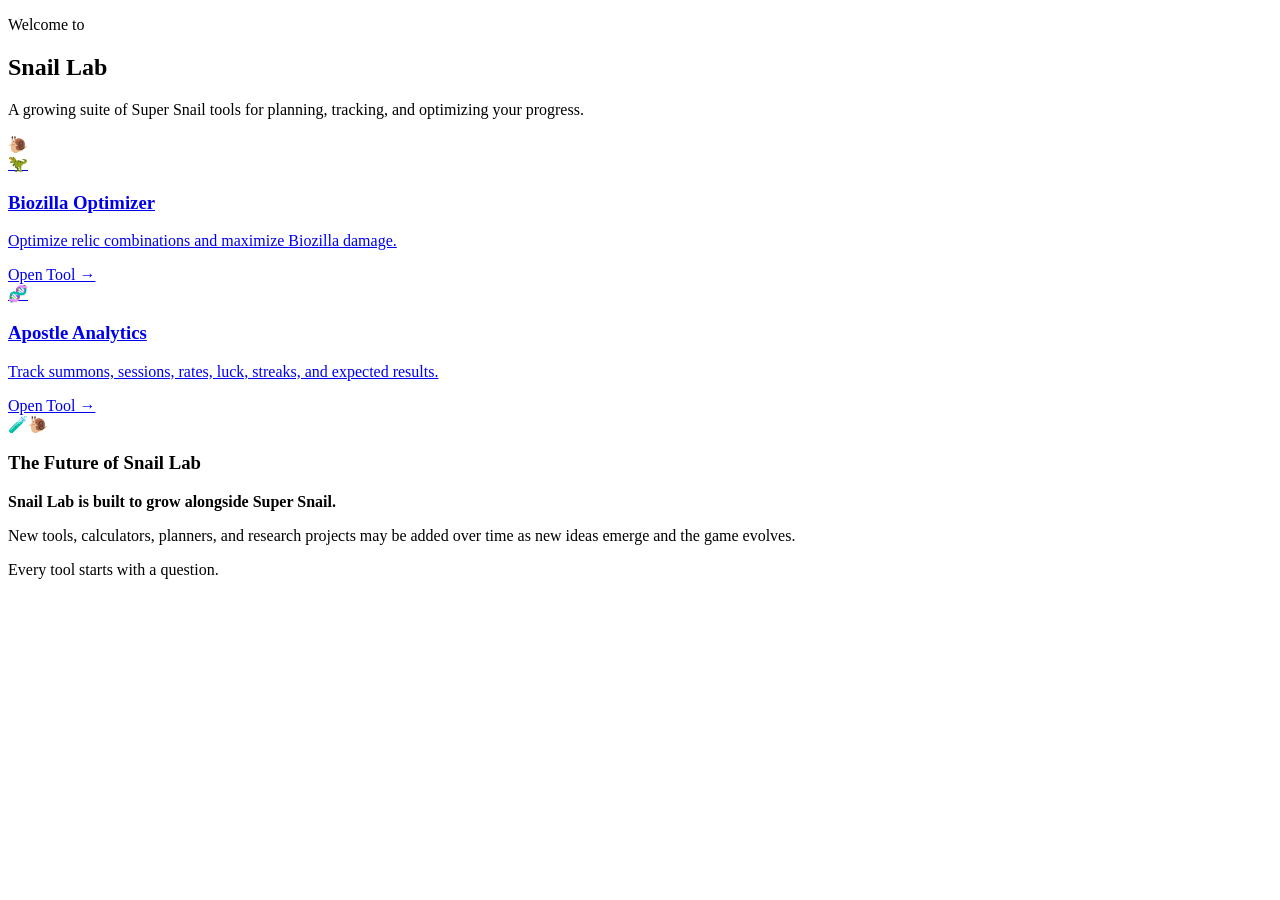
==== index.html @ 5a0e5093 "Add files via upload" ====
<!DOCTYPE html>
<html lang="en">
<head>
  <meta charset="UTF-8" />
  <meta name="viewport" content="width=device-width, initial-scale=1.0" />
  <title>Snail Lab</title>
  <link rel="stylesheet" href="/snail-lab/styles.css?v=4" />
</head>
<body>
  <div class="app-shell">
    <div id="shared-sidebar"></div>
<main class="main">
      <section class="hero card">
        <div>
          <p class="eyebrow">Welcome to</p>
          <h2>Snail Lab</h2>
          <p class="hero-text">A growing suite of Super Snail tools for planning, tracking, and optimizing your progress.</p>
        </div>
        <div class="mascot">🐌</div>
      </section>
      <section class="tool-grid">
        <a class="tool-card card" href="/snail-lab/tools/biozilla/">
          <div class="tool-icon">🦖</div>
          <h3>Biozilla Optimizer</h3>
          <p>Optimize relic combinations and maximize Biozilla damage.</p>
          <span class="open-link">Open Tool →</span>
        </a>
        <a class="tool-card card" href="/snail-lab/tools/apostle-analytics/">
          <div class="tool-icon">🧬</div>
          <h3>Apostle Analytics</h3>
          <p>Track summons, sessions, rates, luck, streaks, and expected results.</p>
          <span class="open-link">Open Tool →</span>
        </a>
 <div class="tool-card card future-card">
    <div class="tool-icon">🧪🐌</div>
    <h3>The Future of Snail Lab</h3>
    <p class="future-main">
        <strong>Snail Lab is built to grow alongside Super Snail.</strong>
    </p>
    <p class="future-text">
        New tools, calculators, planners, and research projects may be
        added over time as new ideas emerge and the game evolves.
    </p>
    <p class="future-footer">
        Every tool starts with a question.
    </p>
</div>
      </section>
    </main>
  </div>
  <script src="/snail-lab/app.js?v=4"></script>
</body>
</html>
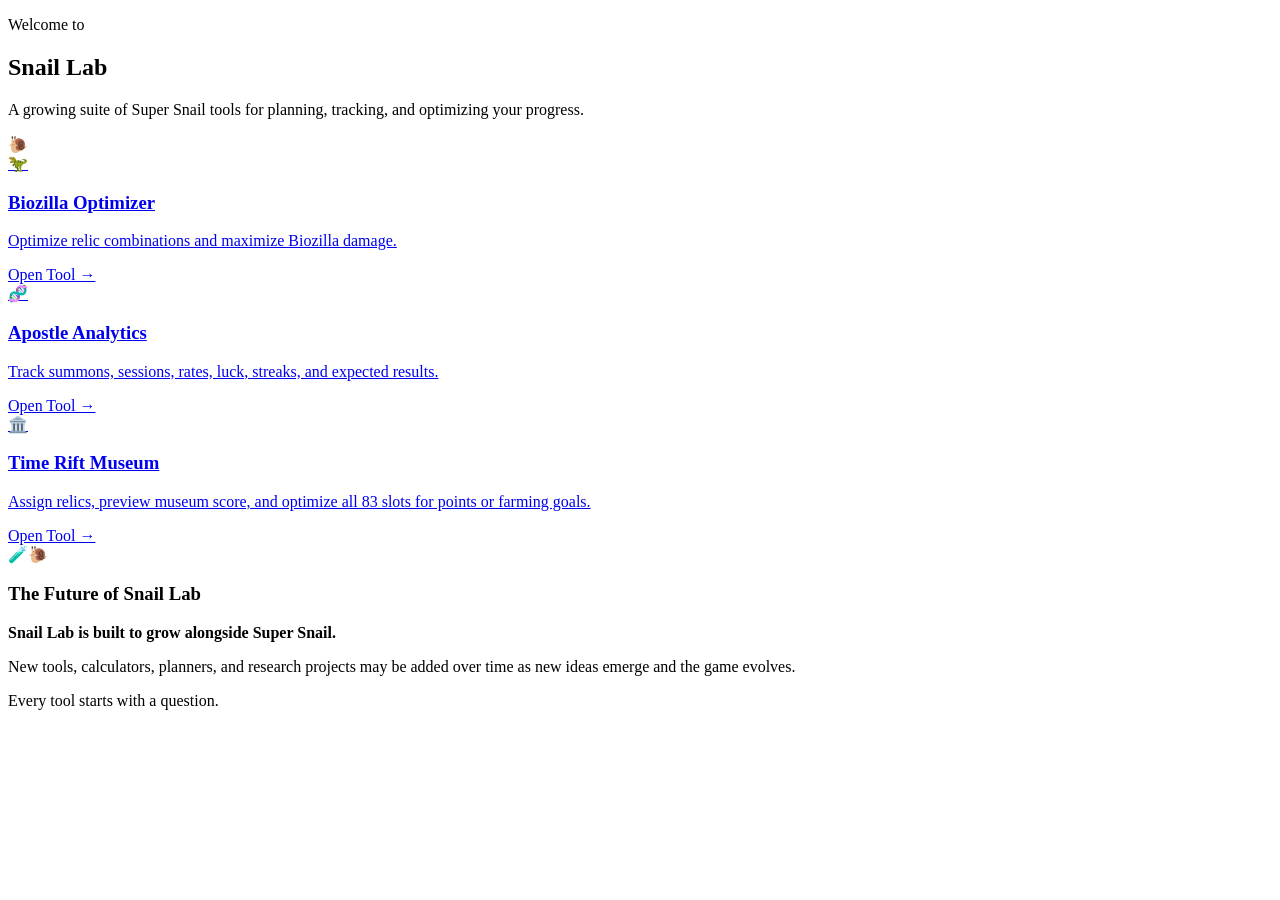
==== commit ee059969: "Add files via upload" ====
--- a/index.html
+++ b/index.html
@@ -31,6 +31,12 @@
           <p>Track summons, sessions, rates, luck, streaks, and expected results.</p>
           <span class="open-link">Open Tool →</span>
         </a>
+        <a class="tool-card card" href="/snail-lab/tools/time-rift-museum/">
+          <div class="tool-icon">🏛️</div>
+          <h3>Time Rift Museum</h3>
+          <p>Assign relics, preview museum score, and optimize all 83 slots for points or farming goals.</p>
+          <span class="open-link">Open Tool →</span>
+        </a>
  <div class="tool-card card future-card">
     <div class="tool-icon">🧪🐌</div>
     <h3>The Future of Snail Lab</h3>
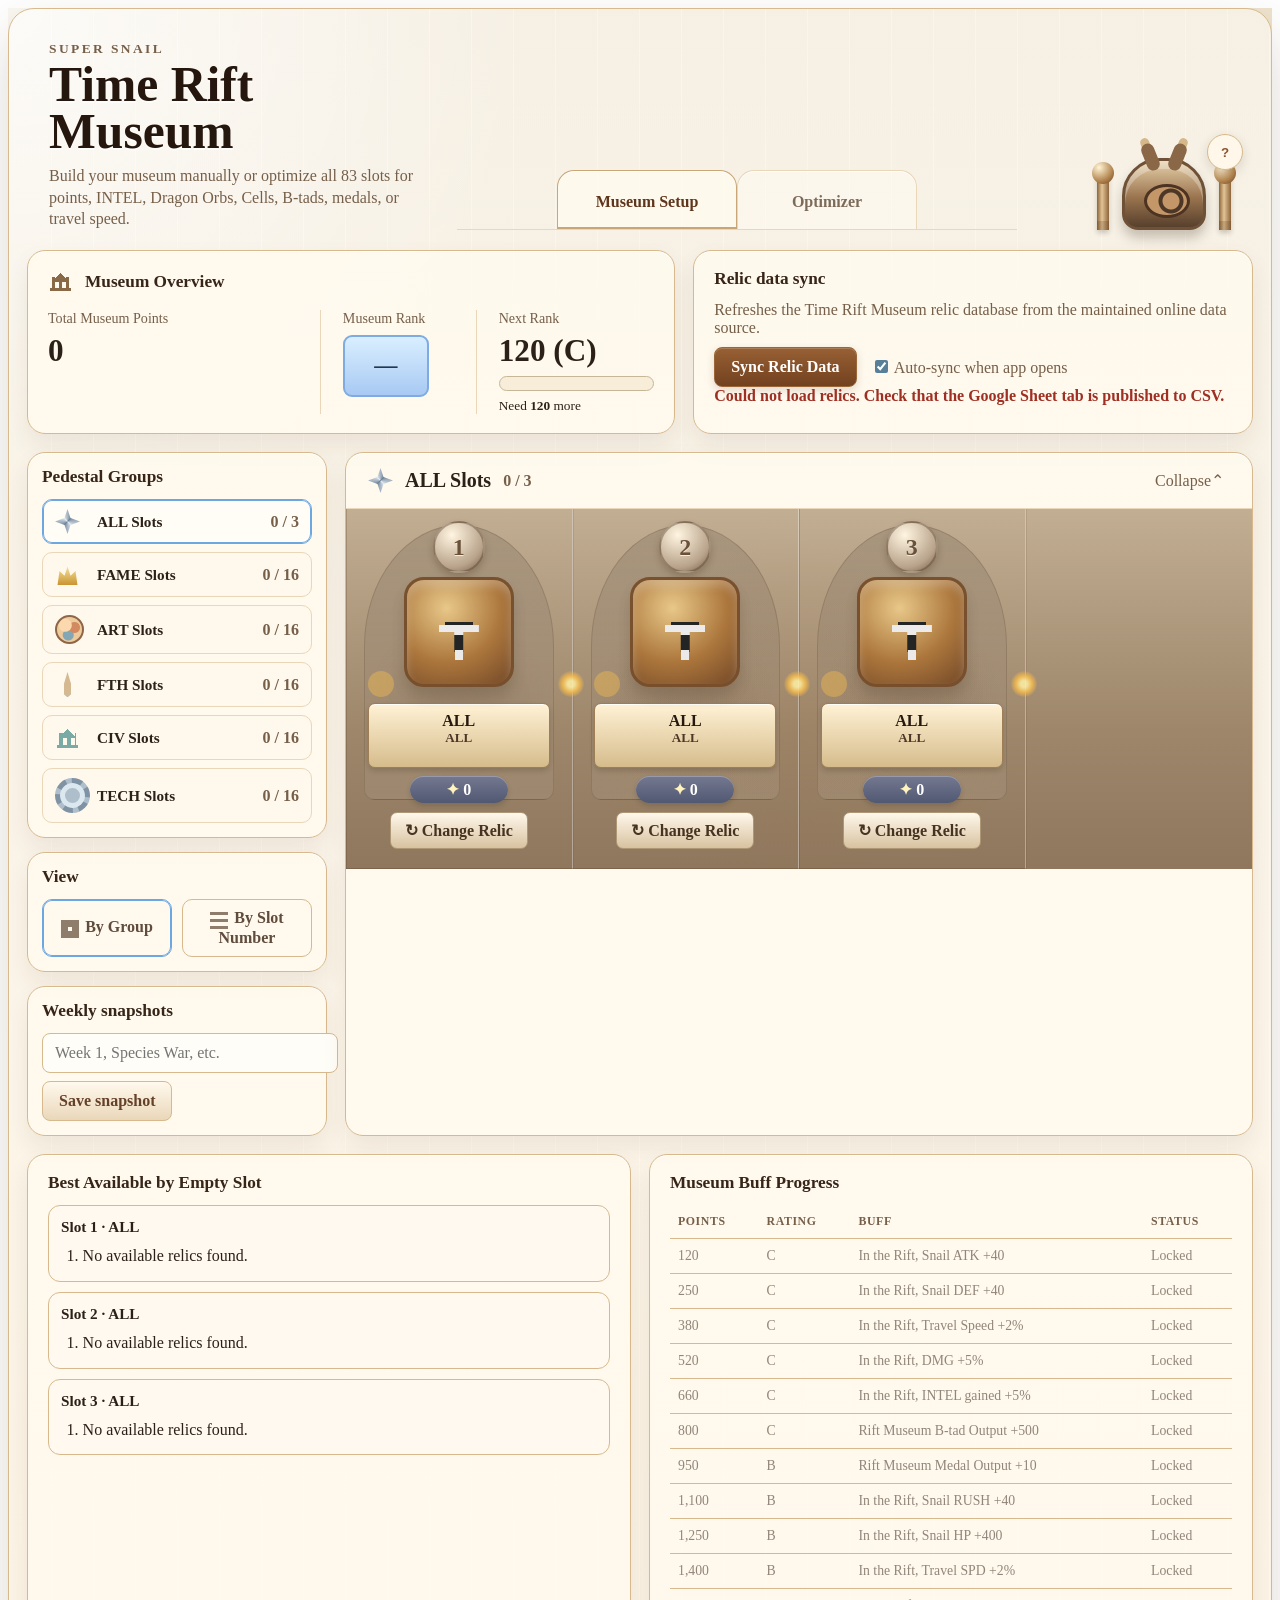
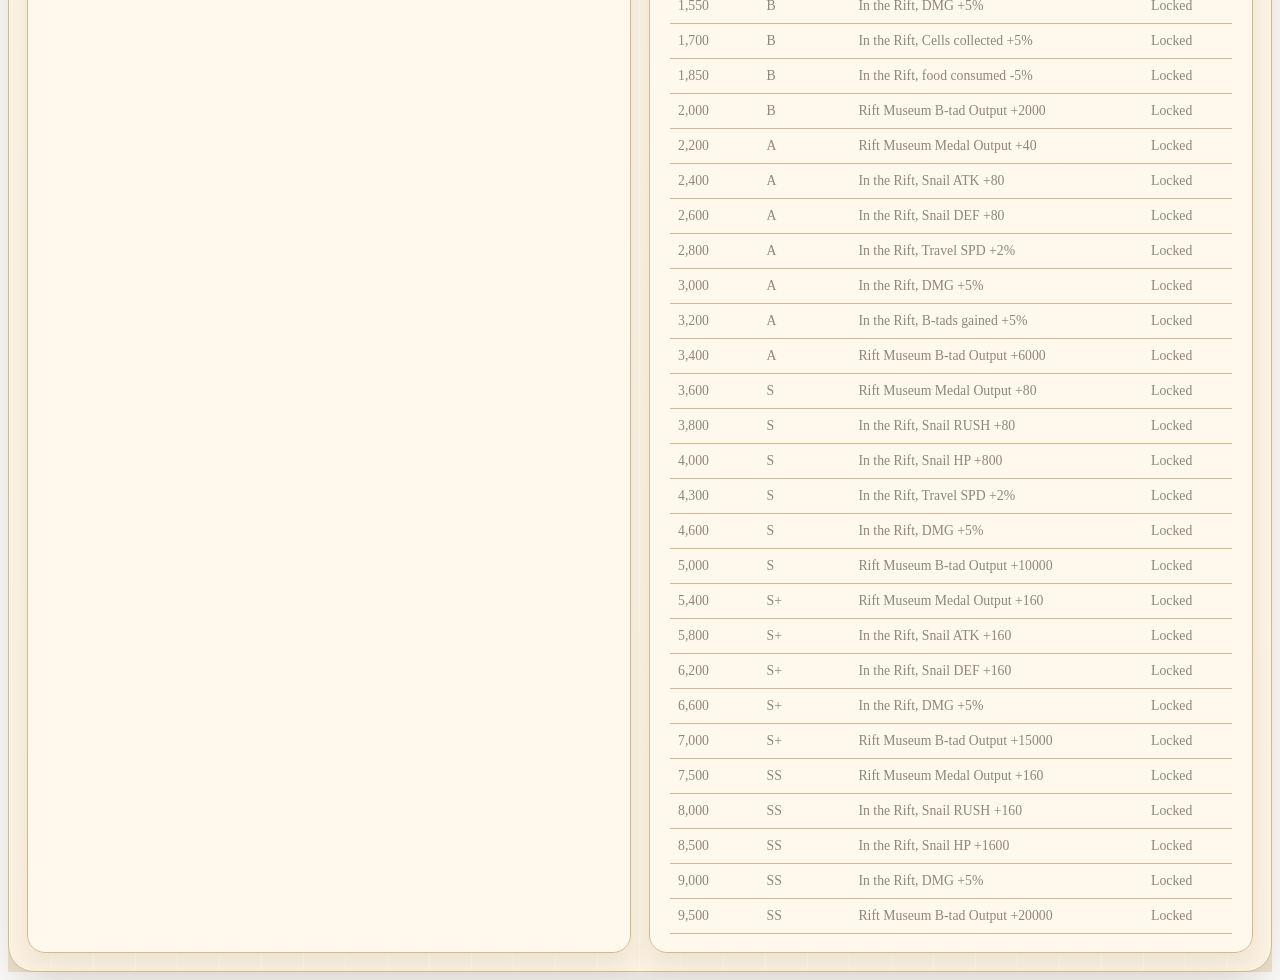
==== commit cabb0641: "Add files via upload" ====
--- a/index.html
+++ b/index.html
@@ -3,57 +3,206 @@
 <head>
   <meta charset="UTF-8" />
   <meta name="viewport" content="width=device-width, initial-scale=1.0" />
-  <title>Snail Lab</title>
-  <link rel="stylesheet" href="/snail-lab/styles.css?v=4" />
+  <title>Time Rift Museum | Snail Lab</title>
+  <link rel="stylesheet" href="/snail-lab/styles.css?v=5" />
+  <link rel="stylesheet" href="time-rift-museum.css?v=5" />
 </head>
 <body>
   <div class="app-shell">
     <div id="shared-sidebar"></div>
-<main class="main">
-      <section class="hero card">
-        <div>
-          <p class="eyebrow">Welcome to</p>
-          <h2>Snail Lab</h2>
-          <p class="hero-text">A growing suite of Super Snail tools for planning, tracking, and optimizing your progress.</p>
+
+    <main class="tool-main time-rift-main">
+      <section class="rift-app-shell">
+        <header class="rift-hero">
+          <div class="rift-title">
+            <p>Super Snail</p>
+            <h1>Time Rift Museum</h1>
+            <span>Build your museum manually or optimize all 83 slots for points, INTEL, Dragon Orbs, Cells, B-tads, medals, or travel speed.</span>
+          </div>
+
+          <nav class="rift-tabs" role="tablist" aria-label="Time Rift Museum tabs">
+            <button class="rift-tab active" type="button" data-tab="setup" role="tab" aria-selected="true">Museum Setup</button>
+            <button class="rift-tab" type="button" data-tab="optimizer" role="tab" aria-selected="false">Optimizer</button>
+          </nav>
+
+          <div class="rift-ornament" aria-hidden="true">
+            <span class="ornament-post"></span>
+            <span class="snail-statue"><span></span></span>
+            <span class="ornament-post"></span>
+            <button id="reset-museum" class="reset-token" type="button" title="Reset museum">?</button>
+          </div>
+        </header>
+
+        <section id="panel-setup" class="tab-panel active" role="tabpanel">
+          <section class="rift-top-grid">
+            <article class="rift-card overview-card">
+              <div class="rift-card-title"><span class="title-icon museum-icon"></span><h2>Museum Overview</h2></div>
+              <div class="overview-stats">
+                <div>
+                  <span>Total Museum Points</span>
+                  <strong id="total-points">0</strong>
+                </div>
+                <div>
+                  <span>Museum Rank</span>
+                  <strong id="current-rating" class="rank-badge">—</strong>
+                </div>
+                <div>
+                  <span id="next-rank-label">Next Rank</span>
+                  <strong id="next-threshold">120 (C)</strong>
+                  <div class="rank-progress"><span id="rank-progress-bar"></span></div>
+                  <small>Need <b id="points-needed">120</b> more</small>
+                </div>
+              </div>
+            </article>
+
+            <article class="rift-card sync-card">
+              <h2>Relic data sync</h2>
+              <p>Refreshes the Time Rift Museum relic database from the maintained online data source.</p>
+              <div class="sync-actions">
+                <button id="refresh-relics" class="rift-primary" type="button">Sync Relic Data</button>
+                <label><input id="auto-sync-relics" type="checkbox" checked /> Auto-sync when app opens</label>
+              </div>
+              <p id="sync-status" class="sync-status">Loading Time Rift Museum relics…</p>
+            </article>
+          </section>
+
+          <section class="museum-workspace">
+            <aside class="museum-sidebar">
+              <article class="side-card">
+                <h2>Pedestal Groups</h2>
+                <div id="group-nav" class="group-nav"></div>
+              </article>
+
+              <article class="side-card">
+                <h2>View</h2>
+                <div class="view-switch" role="group" aria-label="Museum view mode">
+                  <button class="view-button active" data-view-mode="group" type="button"><span class="view-grid-icon"></span>By Group</button>
+                  <button class="view-button" data-view-mode="slot" type="button"><span class="view-list-icon"></span>By Slot Number</button>
+                </div>
+              </article>
+
+              <article class="side-card snapshot-card">
+                <h2>Weekly snapshots</h2>
+                <input id="snapshot-name" type="text" placeholder="Week 1, Species War, etc." />
+                <button id="save-snapshot" class="rift-light" type="button">Save snapshot</button>
+              </article>
+            </aside>
+
+            <section class="museum-main-panel">
+              <div id="museum-stage" class="museum-stage" aria-live="polite"></div>
+            </section>
+          </section>
+
+          <section class="rift-bottom-grid">
+            <article class="rift-card tool-section">
+              <h2>Best Available by Empty Slot</h2>
+              <div id="recommendations" class="recommendation-grid"></div>
+            </article>
+            <article class="rift-card tool-section">
+              <h2>Museum Buff Progress</h2>
+              <div id="buff-list" class="buff-list"></div>
+            </article>
+          </section>
+        </section>
+
+        <section id="panel-optimizer" class="tab-panel" role="tabpanel" hidden>
+          <section class="optimizer-layout">
+            <article class="rift-card optimizer-card">
+              <div class="optimizer-main-copy">
+                <h2>Optimization Goals</h2>
+                <p>Select one or more goals. Museum Points can be maximized, or used as a minimum target while the optimizer favors your selected rewards.</p>
+                <div id="optimizer-insights" class="optimizer-insights" aria-live="polite"></div>
+              </div>
+
+              <div class="optimizer-controls">
+                <fieldset class="goal-fieldset">
+                  <legend>Goals</legend>
+                  <label class="goal-check"><input type="checkbox" name="optimizer-goal" value="points" checked /> Museum Points</label>
+                  <label class="goal-check"><input type="checkbox" name="optimizer-goal" value="dragon-orbs" /> Dragon Orbs</label>
+                  <label class="goal-check"><input type="checkbox" name="optimizer-goal" value="intel" /> INTEL</label>
+                  <label class="goal-check"><input type="checkbox" name="optimizer-goal" value="cells" /> Cells</label>
+                  <label class="goal-check"><input type="checkbox" name="optimizer-goal" value="speed" /> Travel Speed</label>
+                  <label class="goal-check"><input type="checkbox" name="optimizer-goal" value="btads" /> B-tads</label>
+                </fieldset>
+
+                <label for="optimizer-point-target">Museum Points target</label>
+                <input id="optimizer-point-target" type="number" min="0" step="10" placeholder="Optional, ex. 950" />
+                <small class="optimizer-hint">Leave blank to maximize points. Enter a number to treat points as a minimum goal.</small>
+
+                <label for="optimizer-priority">Priority</label>
+                <select id="optimizer-priority">
+                  <option value="balanced">Balanced</option>
+                  <option value="hard">Hard-focus selected rewards</option>
+                </select>
+
+                <button id="apply-optimized" class="rift-primary" type="button">Apply Optimized Setup</button>
+              </div>
+            </article>
+
+            <section class="optimizer-summary-grid">
+              <article class="rift-card summary-card"><span>Optimized Points</span><strong id="optimized-points">0</strong></article>
+              <article class="rift-card summary-card"><span>Optimized Rating</span><strong id="optimized-rating">—</strong></article>
+              <article class="rift-card summary-card"><span>Goal Matches</span><strong id="optimized-matches">—</strong></article>
+            </section>
+
+            <article class="rift-card tool-section">
+              <h2>Recommended Optimized Setup</h2>
+              <div id="optimized-list" class="optimized-list"></div>
+            </article>
+          </section>
+        </section>
+      </section>
+
+      <section id="relic-picker" class="picker-backdrop" hidden>
+        <div class="picker-modal" role="dialog" aria-modal="true" aria-labelledby="picker-title">
+          <header class="picker-header">
+            <div>
+              <p id="picker-slot-label">Slot —</p>
+              <h2 id="picker-title">Select Relic</h2>
+            </div>
+            <button id="close-picker" class="picker-close" type="button" aria-label="Close relic picker">×</button>
+          </header>
+
+          <div class="picker-search-row">
+            <input id="relic-search" type="search" placeholder="Search relic name, level, rank, stamp, or reward…" autocomplete="off" />
+            <button id="clear-relic" class="rift-light" type="button">Clear Slot</button>
+          </div>
+
+          <div class="picker-tools">
+            <div class="picker-filter-row" role="group" aria-label="Relic picker filters">
+              <button class="picker-filter active" data-picker-filter="all" type="button">All</button>
+              <button class="picker-filter" data-picker-filter="available" type="button">Available</button>
+              <button class="picker-filter" data-picker-filter="best" type="button">Best Score</button>
+              <button class="picker-filter" data-picker-filter="stamp" type="button">Stamp Match</button>
+            </div>
+
+            <div class="picker-type-row" role="group" aria-label="Filter relic type">
+              <button class="picker-type active" data-picker-type="all" type="button">All Types</button>
+              <button class="picker-type" data-picker-type="FAME" type="button">FAME</button>
+              <button class="picker-type" data-picker-type="ART" type="button">ART</button>
+              <button class="picker-type" data-picker-type="FTH" type="button">FTH</button>
+              <button class="picker-type" data-picker-type="CIV" type="button">CIV</button>
+              <button class="picker-type" data-picker-type="TECH" type="button">TECH</button>
+            </div>
+
+            <label class="picker-sort-label" for="relic-sort">Sort</label>
+            <select id="relic-sort">
+              <option value="score">Best for this pedestal</option>
+              <option value="name">Relic name</option>
+              <option value="level">Level</option>
+              <option value="stamp">Stamp bonus first</option>
+            </select>
+          </div>
+
+          <p id="picker-result-count" class="picker-result-count">0 relics</p>
+          <p class="picker-helper">Relics are grouped by name. Pick the exact level you own: Awaken, 6, 5, 4, or 3.</p>
+          <div id="relic-results" class="relic-results"></div>
         </div>
-        <div class="mascot">🐌</div>
-      </section>
-      <section class="tool-grid">
-        <a class="tool-card card" href="/snail-lab/tools/biozilla/">
-          <div class="tool-icon">🦖</div>
-          <h3>Biozilla Optimizer</h3>
-          <p>Optimize relic combinations and maximize Biozilla damage.</p>
-          <span class="open-link">Open Tool →</span>
-        </a>
-        <a class="tool-card card" href="/snail-lab/tools/apostle-analytics/">
-          <div class="tool-icon">🧬</div>
-          <h3>Apostle Analytics</h3>
-          <p>Track summons, sessions, rates, luck, streaks, and expected results.</p>
-          <span class="open-link">Open Tool →</span>
-        </a>
-        <a class="tool-card card" href="/snail-lab/tools/time-rift-museum/">
-          <div class="tool-icon">🏛️</div>
-          <h3>Time Rift Museum</h3>
-          <p>Assign relics, preview museum score, and optimize all 83 slots for points or farming goals.</p>
-          <span class="open-link">Open Tool →</span>
-        </a>
- <div class="tool-card card future-card">
-    <div class="tool-icon">🧪🐌</div>
-    <h3>The Future of Snail Lab</h3>
-    <p class="future-main">
-        <strong>Snail Lab is built to grow alongside Super Snail.</strong>
-    </p>
-    <p class="future-text">
-        New tools, calculators, planners, and research projects may be
-        added over time as new ideas emerge and the game evolves.
-    </p>
-    <p class="future-footer">
-        Every tool starts with a question.
-    </p>
-</div>
       </section>
     </main>
   </div>
-  <script src="/snail-lab/app.js?v=4"></script>
+
+  <script src="/snail-lab/app.js?v=5"></script>
+  <script src="time-rift-museum.js?v=5"></script>
 </body>
 </html>
--- a/time-rift-museum.css
+++ b/time-rift-museum.css
@@ -0,0 +1,1031 @@
+/* =========================================================
+   Time Rift Museum — dedicated page styling
+========================================================= */
+:root {
+  --rift-bg: #f3ead8;
+  --rift-paper: rgba(255, 250, 239, 0.94);
+  --rift-paper-strong: #fff7e8;
+  --rift-line: #d7b98d;
+  --rift-line-soft: #ead7b9;
+  --rift-ink: #2c2118;
+  --rift-muted: #765f49;
+  --rift-accent: #8a552e;
+  --rift-accent-dark: #5f351c;
+  --rift-blue: #87b1c7;
+  --rift-blue-dark: #587f98;
+  --rift-green: #138645;
+  --rift-shadow: 0 22px 55px rgba(72, 48, 24, 0.18);
+  --rift-radius: 18px;
+}
+
+.time-rift-main {
+  color: var(--rift-ink);
+  background:
+    radial-gradient(circle at top left, rgba(255, 255, 255, 0.75), transparent 32rem),
+    linear-gradient(180deg, #eee3ce 0%, #f7eddd 40%, #f2e7d5 100%);
+}
+
+.rift-app-shell {
+  max-width: 1680px;
+  margin: 0 auto;
+  padding: 18px;
+  border: 1px solid var(--rift-line);
+  border-radius: 26px;
+  background:
+    linear-gradient(90deg, rgba(255,255,255,0.34) 0 1px, transparent 1px 100%) 0 0 / 42px 42px,
+    linear-gradient(180deg, rgba(255,255,255,0.46), rgba(255,246,229,0.72));
+  box-shadow: var(--rift-shadow);
+}
+
+.rift-hero {
+  position: relative;
+  display: grid;
+  grid-template-columns: minmax(280px, 1fr) minmax(360px, 560px) 190px;
+  align-items: end;
+  gap: 24px;
+  min-height: 116px;
+  padding: 14px 22px 2px;
+}
+
+.rift-title p {
+  margin: 0 0 4px;
+  color: var(--rift-muted);
+  font-size: 0.84rem;
+  font-weight: 900;
+  letter-spacing: 0.18em;
+  text-transform: uppercase;
+}
+
+.rift-title h1 {
+  margin: 0;
+  font-size: clamp(2rem, 4vw, 3.1rem);
+  line-height: 0.95;
+  color: #25170e;
+  text-shadow: 0 2px 0 rgba(255,255,255,0.75);
+}
+
+.rift-title span {
+  display: block;
+  max-width: 720px;
+  margin-top: 10px;
+  color: var(--rift-muted);
+  line-height: 1.35;
+}
+
+.rift-tabs {
+  display: flex;
+  justify-content: center;
+  align-self: end;
+  border-bottom: 1px solid var(--rift-line-soft);
+}
+
+.rift-tab {
+  min-width: 180px;
+  padding: 22px 30px 18px;
+  border: 1px solid var(--rift-line-soft);
+  border-bottom: 0;
+  border-radius: 17px 17px 0 0;
+  background: rgba(255, 250, 240, 0.62);
+  color: #7c6b59;
+  font: inherit;
+  font-weight: 900;
+  cursor: pointer;
+  box-shadow: inset 0 1px rgba(255,255,255,0.95);
+}
+
+.rift-tab.active {
+  position: relative;
+  z-index: 2;
+  background: var(--rift-paper);
+  border-color: #c9a678;
+  color: var(--rift-accent-dark);
+  box-shadow: 0 -2px 0 #c9a678 inset, inset 0 1px rgba(255,255,255,0.95);
+}
+
+.rift-ornament {
+  position: relative;
+  display: flex;
+  justify-content: flex-end;
+  align-items: flex-end;
+  min-height: 100px;
+  gap: 13px;
+}
+
+.ornament-post {
+  width: 12px;
+  height: 58px;
+  border-radius: 999px 999px 6px 6px;
+  background: linear-gradient(90deg, #8d653b, #e2c495 42%, #8d653b);
+  box-shadow: inset 0 -9px rgba(73,42,20,0.18), 0 3px 5px rgba(54,35,19,0.22);
+}
+
+.ornament-post::before {
+  content: "";
+  display: block;
+  width: 22px;
+  height: 22px;
+  margin: -10px 0 0 -5px;
+  border-radius: 50%;
+  background: radial-gradient(circle at 32% 25%, #fff4d5, #b1834d 62%, #68401f 100%);
+}
+
+.snail-statue {
+  position: relative;
+  width: 78px;
+  height: 66px;
+  border-radius: 38px 38px 16px 16px;
+  background: linear-gradient(180deg, #e6d0ab, #99734d 56%, #57402d);
+  border: 3px solid #6f5137;
+  box-shadow: inset 0 8px 0 rgba(255,255,255,0.28), 0 8px 12px rgba(60,39,23,0.25);
+}
+
+.snail-statue::before,
+.snail-statue::after {
+  content: "";
+  position: absolute;
+  top: -18px;
+  width: 13px;
+  height: 28px;
+  border-radius: 10px;
+  background: #8a6746;
+  box-shadow: 0 -8px 0 -2px #d5b789;
+}
+
+.snail-statue::before { left: 19px; transform: rotate(-22deg); }
+.snail-statue::after { right: 19px; transform: rotate(22deg); }
+
+.snail-statue span {
+  position: absolute;
+  left: 19px;
+  top: 23px;
+  width: 40px;
+  height: 28px;
+  border-radius: 50%;
+  background: radial-gradient(circle at 60% 50%, transparent 0 8px, #4d3828 9px 12px, transparent 13px), #c39768;
+  border: 3px solid #4c3322;
+}
+
+.reset-token {
+  position: absolute;
+  right: -12px;
+  top: 4px;
+  width: 36px;
+  height: 36px;
+  border-radius: 50%;
+  border: 1px solid var(--rift-line);
+  background: #fff7e9;
+  color: var(--rift-accent);
+  font-weight: 900;
+  cursor: pointer;
+  box-shadow: 0 4px 12px rgba(70,44,22,0.14);
+}
+
+.tab-panel { margin-top: 18px; }
+.tab-panel[hidden] { display: none; }
+
+.rift-top-grid {
+  display: grid;
+  grid-template-columns: 1.1fr 0.95fr;
+  gap: 18px;
+  margin-bottom: 18px;
+}
+
+.rift-card,
+.side-card {
+  border: 1px solid var(--rift-line);
+  border-radius: var(--rift-radius);
+  background: var(--rift-paper);
+  box-shadow: 0 12px 24px rgba(78, 50, 23, 0.08), inset 0 1px rgba(255,255,255,0.95);
+}
+
+.rift-card { padding: 18px 20px; }
+.side-card { padding: 14px; }
+
+.rift-card h2,
+.side-card h2 {
+  margin: 0 0 12px;
+  font-size: 1.08rem;
+  color: #372518;
+}
+
+.rift-card-title {
+  display: flex;
+  align-items: center;
+  gap: 12px;
+  margin-bottom: 16px;
+}
+
+.rift-card-title h2 { margin: 0; }
+
+.title-icon,
+.group-icon,
+.view-grid-icon,
+.view-list-icon {
+  display: inline-block;
+  flex: 0 0 auto;
+  width: 25px;
+  height: 25px;
+}
+
+.museum-icon {
+  background:
+    linear-gradient(#8a6946, #8a6946) 2px 19px / 21px 3px no-repeat,
+    linear-gradient(#8a6946, #8a6946) 4px 8px / 3px 11px no-repeat,
+    linear-gradient(#8a6946, #8a6946) 11px 8px / 3px 11px no-repeat,
+    linear-gradient(#8a6946, #8a6946) 18px 8px / 3px 11px no-repeat,
+    linear-gradient(135deg, transparent 50%, #8a6946 51%) 3px 3px / 10px 10px no-repeat,
+    linear-gradient(225deg, transparent 50%, #8a6946 51%) 12px 3px / 10px 10px no-repeat;
+}
+
+.overview-stats {
+  display: grid;
+  grid-template-columns: 1.4fr 0.75fr 1fr;
+  gap: 22px;
+}
+
+.overview-stats > div:not(:first-child) {
+  border-left: 1px solid var(--rift-line-soft);
+  padding-left: 22px;
+}
+
+.overview-stats span,
+.summary-card span {
+  display: block;
+  margin-bottom: 8px;
+  color: var(--rift-muted);
+  font-size: 0.88rem;
+}
+
+.overview-stats strong,
+.summary-card strong {
+  font-size: 1.95rem;
+  line-height: 1;
+}
+
+.rank-badge {
+  display: inline-flex;
+  align-items: center;
+  justify-content: center;
+  min-width: 58px;
+  min-height: 44px;
+  padding: 7px 12px;
+  border: 2px solid #7eabe2;
+  border-radius: 9px;
+  background: linear-gradient(180deg, #d9efff, #a8c9f3);
+  color: #22384c;
+  font-size: 1.45rem !important;
+}
+
+.rank-progress {
+  max-width: 260px;
+  height: 13px;
+  margin: 10px 0 5px;
+  overflow: hidden;
+  border: 1px solid #c7b796;
+  border-radius: 999px;
+  background: #f8edd8;
+}
+
+.rank-progress span {
+  display: block;
+  width: 0;
+  height: 100%;
+  background: linear-gradient(90deg, var(--rift-blue-dark), #a9cfe1);
+}
+
+.sync-card p { margin: 0 0 10px; color: var(--rift-muted); }
+.sync-actions { display: flex; align-items: center; gap: 14px; flex-wrap: wrap; }
+.sync-actions label { color: var(--rift-muted); }
+.sync-actions input { accent-color: var(--rift-blue-dark); }
+
+.rift-primary,
+.rift-light {
+  border: 1px solid #9a6638;
+  border-radius: 8px;
+  padding: 10px 16px;
+  font: inherit;
+  font-weight: 800;
+  cursor: pointer;
+}
+
+.rift-primary {
+  background: linear-gradient(180deg, #986034, #72411f);
+  color: white;
+  box-shadow: inset 0 1px rgba(255,255,255,0.18), 0 3px 8px rgba(70,39,19,0.16);
+}
+
+.rift-light {
+  background: linear-gradient(180deg, #fff9ed, #ead7ba);
+  color: #654128;
+  border-color: var(--rift-line);
+}
+
+.sync-status { color: var(--rift-green) !important; font-weight: 700; }
+.sync-status.error { color: #a02f23 !important; }
+
+.museum-workspace {
+  display: grid;
+  grid-template-columns: 300px minmax(0, 1fr);
+  gap: 18px;
+}
+
+.museum-sidebar {
+  display: grid;
+  align-content: start;
+  gap: 14px;
+}
+
+.group-nav { display: grid; gap: 8px; }
+
+.group-button {
+  display: grid;
+  grid-template-columns: 32px 1fr auto;
+  align-items: center;
+  gap: 10px;
+  width: 100%;
+  padding: 9px 12px;
+  border: 1px solid var(--rift-line-soft);
+  border-radius: 10px;
+  background: rgba(255, 249, 237, 0.86);
+  color: var(--rift-ink);
+  text-align: left;
+  font: inherit;
+  cursor: pointer;
+}
+
+.group-button.active {
+  border-color: #6da7e2;
+  box-shadow: inset 0 0 0 1px #6da7e2;
+  background: #fffdf5;
+}
+
+.group-button b { font-size: 0.95rem; }
+.group-button span:last-child { color: var(--rift-muted); font-weight: 800; }
+
+.group-icon.all { background: conic-gradient(from 45deg, #6f8398, #dfe8f0, #6f8398, #dfe8f0, #6f8398); clip-path: polygon(50% 0, 62% 36%, 100% 50%, 62% 64%, 50% 100%, 38% 64%, 0 50%, 38% 36%); }
+.group-icon.fame { background: linear-gradient(180deg, #fff4b5, #c58c26); clip-path: polygon(10% 92%, 90% 92%, 82% 36%, 62% 55%, 50% 18%, 38% 55%, 18% 36%); }
+.group-icon.art { border-radius: 50%; background: radial-gradient(circle at 33% 33%, #fbd8ad 0 6px, transparent 7px), radial-gradient(circle at 70% 42%, #d38a61 0 5px, transparent 6px), radial-gradient(circle at 45% 72%, #84a7b5 0 5px, transparent 6px), #eecb9d; border: 2px solid #8f6645; }
+.group-icon.fth { background: linear-gradient(90deg, transparent 0 36%, #d5b990 37% 63%, transparent 64%), radial-gradient(ellipse at 50% 82%, #6b8caf 0 18%, transparent 19%); clip-path: polygon(50% 0, 74% 80%, 50% 100%, 26% 80%); }
+.group-icon.civ { background: linear-gradient(#79aaa4, #79aaa4) 2px 20px / 21px 3px no-repeat, repeating-linear-gradient(90deg, #79aaa4 0 4px, transparent 4px 8px) 4px 8px / 17px 13px no-repeat, linear-gradient(135deg, transparent 50%, #79aaa4 51%) 3px 3px / 10px 10px no-repeat, linear-gradient(225deg, transparent 50%, #79aaa4 51%) 12px 3px / 10px 10px no-repeat; }
+.group-icon.tech { border-radius: 50%; border: 5px dashed #8093a4; box-shadow: inset 0 0 0 5px #dce8ef; background: #aebeca; }
+
+.view-switch {
+  display: grid;
+  grid-template-columns: 1fr 1fr;
+  gap: 10px;
+}
+
+.view-button {
+  min-height: 58px;
+  border: 1px solid var(--rift-line);
+  border-radius: 10px;
+  background: #fff9ee;
+  color: #5f4c3c;
+  font: inherit;
+  font-weight: 800;
+  cursor: pointer;
+}
+
+.view-button.active {
+  border-color: #6da7e2;
+  box-shadow: inset 0 0 0 1px #6da7e2;
+}
+
+.view-grid-icon { background: repeating-linear-gradient(90deg, #8d7d6a 0 7px, transparent 7px 11px), repeating-linear-gradient(0deg, #8d7d6a 0 7px, transparent 7px 11px); width: 18px; height: 18px; margin-right: 6px; vertical-align: middle; }
+.view-list-icon { background: repeating-linear-gradient(0deg, #8d7d6a 0 3px, transparent 3px 7px); width: 18px; height: 18px; margin-right: 6px; vertical-align: middle; }
+
+.snapshot-card input,
+.picker-search-row input,
+.optimizer-controls select {
+  width: 100%;
+  border: 1px solid var(--rift-line);
+  border-radius: 8px;
+  padding: 10px 12px;
+  background: #fffdf7;
+  color: var(--rift-ink);
+  font: inherit;
+}
+
+.snapshot-card button { margin-top: 8px; }
+
+.museum-main-panel {
+  min-width: 0;
+  overflow: hidden;
+  border: 1px solid var(--rift-line);
+  border-radius: var(--rift-radius);
+  background: var(--rift-paper);
+  box-shadow: 0 12px 24px rgba(78, 50, 23, 0.08), inset 0 1px rgba(255,255,255,0.95);
+}
+
+.museum-stage-header {
+  display: flex;
+  align-items: center;
+  gap: 12px;
+  justify-content: space-between;
+  padding: 15px 22px;
+  border-bottom: 1px solid var(--rift-line-soft);
+}
+
+.stage-title { display: flex; align-items: center; gap: 12px; }
+.stage-title h2 { margin: 0; font-size: 1.25rem; }
+.stage-title span { color: var(--rift-muted); font-weight: 800; }
+.stage-collapse { border: 0; background: transparent; color: var(--rift-muted); font: inherit; cursor: pointer; }
+
+.museum-hall {
+  position: relative;
+  display: grid;
+  grid-template-columns: repeat(4, minmax(175px, 1fr));
+  gap: 0;
+  max-height: 650px;
+  overflow: auto;
+  background:
+    radial-gradient(circle at 50% 65%, rgba(155,118,83,0.18), transparent 40%),
+    linear-gradient(90deg, rgba(88, 62, 40, 0.26) 0 1px, transparent 1px 100%) 0 0 / 25% 100%,
+    linear-gradient(180deg, #c2ae93, #9d866a 62%, #8e775d);
+}
+
+.pedestal-cell {
+  position: relative;
+  min-height: 295px;
+  border-right: 1px solid rgba(255,255,255,0.38);
+  border-bottom: 1px solid rgba(95, 66, 42, 0.34);
+  padding: 46px 14px 18px;
+  text-align: center;
+  isolation: isolate;
+}
+
+.pedestal-cell::before {
+  content: "";
+  position: absolute;
+  inset: 16px 18px 68px;
+  z-index: -1;
+  border-radius: 50% 50% 10px 10px / 44% 44% 10px 10px;
+  background:
+    radial-gradient(circle at 50% 65%, rgba(105,74,54,0.14), transparent 45%),
+    linear-gradient(180deg, rgba(68,53,45,0.18), rgba(255,255,255,0.08));
+  border: 1px solid rgba(88,64,44,0.22);
+}
+
+.pedestal-cell::after {
+  content: "";
+  position: absolute;
+  right: -12px;
+  top: 45%;
+  width: 26px;
+  height: 26px;
+  border-radius: 50%;
+  background: radial-gradient(circle, #fff1a6 0 18%, #f5bb4d 45%, rgba(245,187,77,0.08) 72%);
+  box-shadow: -190px 0 0 rgba(245,187,77,0.5);
+  opacity: 0.85;
+}
+
+.slot-medallion {
+  position: absolute;
+  top: 12px;
+  left: 50%;
+  transform: translateX(-50%);
+  display: grid;
+  place-items: center;
+  width: 48px;
+  height: 48px;
+  border-radius: 50%;
+  border: 2px solid rgba(86,64,45,0.4);
+  background: radial-gradient(circle at 35% 25%, #fff5e1, #b8a28a 68%, #705942);
+  color: #6b5138;
+  font-size: 1.5rem;
+  font-weight: 900;
+  text-shadow: 0 1px rgba(255,255,255,0.7);
+  box-shadow: 0 4px 7px rgba(55,36,18,0.24);
+}
+
+.relic-plaque {
+  width: 104px;
+  height: 104px;
+  margin: 22px auto 16px;
+  display: grid;
+  place-items: center;
+  border-radius: 20px;
+  border: 3px solid #714621;
+  background: radial-gradient(circle at 38% 27%, #f4d28c, #af7434 54%, #6d3e1c 100%);
+  box-shadow: inset 0 6px 8px rgba(255,255,255,0.28), 0 10px 14px rgba(60,40,21,0.22);
+}
+
+.relic-plaque.empty { opacity: 0.85; }
+.relic-plaque.has-relic { box-shadow: inset 0 6px 8px rgba(255,255,255,0.28), 0 0 18px rgba(228,188,115,0.48), 0 10px 14px rgba(60,40,21,0.22); }
+
+
+.relic-art-wrap {
+  display: grid;
+  place-items: center;
+  width: 100%;
+  height: 100%;
+}
+
+.relic-art-wrap.large {
+  width: 92px;
+  height: 92px;
+}
+
+.relic-art-wrap.small,
+.relic-mini-icon .relic-art-wrap.small {
+  width: 42px;
+  height: 42px;
+}
+
+.relic-art-wrap.tiny {
+  width: 34px;
+  height: 34px;
+}
+
+.relic-art {
+  display: block;
+  width: 100%;
+  height: 100%;
+  object-fit: contain;
+  filter: drop-shadow(0 5px 4px rgba(49, 30, 16, 0.38));
+}
+
+.relic-art-fallback {
+  display: grid;
+  place-items: center;
+  width: 100%;
+  height: 100%;
+}
+
+.relic-art-fallback[hidden] {
+  display: none !important;
+}
+
+.relic-art-wrap.small .relic-glyph,
+.relic-art-wrap.tiny .relic-glyph {
+  transform: scale(0.62);
+}
+
+.relic-art-wrap.tiny .relic-glyph {
+  transform: scale(0.48);
+}
+
+.relic-glyph {
+  width: 56px;
+  height: 56px;
+  filter: drop-shadow(0 2px 0 rgba(0,0,0,0.7));
+}
+
+.relic-glyph.all { background: linear-gradient(#f9fbff,#f9fbff) 8px 21px / 40px 10px no-repeat, linear-gradient(#0d1417,#0d1417) 14px 10px / 28px 36px no-repeat, linear-gradient(90deg, transparent 0 42%, #f9fbff 43% 57%, transparent 58%) 0 0 / 100% 100% no-repeat; clip-path: polygon(6% 32%, 86% 32%, 86% 50%, 58% 50%, 58% 100%, 42% 100%, 42% 50%, 6% 50%); }
+.relic-glyph.fame { background: radial-gradient(circle, #eff6fb 0 28%, #0d1417 30% 42%, transparent 44%), conic-gradient(from 0deg, #eff6fb 0 10%, transparent 10% 20%, #eff6fb 20% 30%, transparent 30% 40%, #eff6fb 40% 50%, transparent 50% 60%, #eff6fb 60% 70%, transparent 70% 80%, #eff6fb 80% 90%, transparent 90%); border-radius: 50%; }
+.relic-glyph.art { background: linear-gradient(90deg, #101517 0 16%, transparent 16% 84%, #101517 84% 100%) 0 32px / 100% 18px no-repeat, radial-gradient(circle at 30% 35%, #fff18a 0 8px, transparent 9px), radial-gradient(circle at 70% 35%, #fff18a 0 8px, transparent 9px), linear-gradient(#101517,#101517) 25px 8px / 6px 42px no-repeat; }
+.relic-glyph.fth { background: linear-gradient(#eff6fb,#eff6fb) 4px 6px / 48px 10px no-repeat, linear-gradient(#39e781,#39e781) 8px 20px / 40px 10px no-repeat, linear-gradient(#f28f36,#f28f36) 8px 34px / 40px 10px no-repeat, linear-gradient(#2c92e6,#2c92e6) 8px 48px / 40px 8px no-repeat; border-radius: 8px; }
+.relic-glyph.civ { background: linear-gradient(#ffddcb,#ffddcb) 9px 4px / 36px 48px no-repeat; border: 5px solid #101517; border-left-width: 0; border-radius: 3px 9px 9px 3px; }
+.relic-glyph.tech { background: #e8f1f3; border-radius: 50%; border: 10px dashed #101517; box-shadow: inset 0 0 0 9px #e8f1f3; }
+
+.relic-nameplate {
+  width: min(160px, 92%);
+  min-height: 47px;
+  margin: 0 auto;
+  padding: 8px 10px;
+  border: 1px solid #9d7e56;
+  border-radius: 7px;
+  background: linear-gradient(180deg, #fff2d5, #d6bc8c);
+  color: #24180f;
+  box-shadow: inset 0 1px rgba(255,255,255,0.85), 0 3px 5px rgba(47,31,18,0.18);
+}
+
+.relic-nameplate b,
+.relic-nameplate span {
+  display: block;
+  overflow: hidden;
+  text-overflow: ellipsis;
+  white-space: nowrap;
+}
+
+.relic-nameplate span { font-size: 0.82rem; font-weight: 800; color: #4c3726; }
+
+.score-pill {
+  display: inline-flex;
+  align-items: center;
+  gap: 4px;
+  min-width: 74px;
+  justify-content: center;
+  margin: 8px auto 9px;
+  padding: 4px 12px;
+  border-radius: 999px;
+  background: linear-gradient(180deg, #747990, #515872);
+  color: white;
+  font-weight: 900;
+  box-shadow: inset 0 1px rgba(255,255,255,0.25), 0 3px 5px rgba(39,31,26,0.18);
+}
+
+.score-pill::before { content: "✦"; color: #fff4be; }
+
+.change-relic {
+  border: 1px solid #ad9775;
+  border-radius: 7px;
+  padding: 8px 14px;
+  background: linear-gradient(180deg, #fff8eb, #d8c2a0);
+  color: #473321;
+  font: inherit;
+  font-weight: 800;
+  cursor: pointer;
+}
+
+.change-relic::before { content: "↻ "; }
+
+.rift-bottom-grid {
+  display: grid;
+  grid-template-columns: 1fr 1fr;
+  gap: 18px;
+  margin-top: 18px;
+}
+
+.recommendation-grid { display: grid; gap: 10px; max-height: 560px; overflow: auto; }
+.recommendation-card { border: 1px solid var(--rift-line); border-radius: 12px; padding: 12px; background: rgba(255,250,240,0.75); }
+.recommendation-card h3 { margin: 0 0 8px; font-size: 0.95rem; }
+.recommendation-card ol { margin: 0; padding-left: 1.35rem; line-height: 1.55; }
+
+.buff-table { width: 100%; border-collapse: collapse; font-size: 0.86rem; }
+.buff-table th,
+.buff-table td { padding: 9px 8px; border-bottom: 1px solid var(--rift-line); text-align: left; }
+.buff-table th { color: var(--rift-muted); font-size: 0.74rem; text-transform: uppercase; letter-spacing: 0.05em; }
+.buff-table tr.locked { color: #928579; }
+.buff-table tr.unlocked { color: #2c2118; font-weight: 800; }
+
+.optimizer-layout { display: grid; gap: 18px; }
+.optimizer-card { display: grid; grid-template-columns: 1fr 380px; gap: 20px; align-items: start; }
+.optimizer-controls { display: grid; gap: 10px; }
+.optimizer-controls label { font-weight: 800; color: var(--rift-muted); }
+.goal-fieldset {
+  display: grid;
+  grid-template-columns: repeat(2, minmax(0, 1fr));
+  gap: 8px;
+  margin: 0;
+  padding: 12px;
+  border: 1px solid var(--rift-line);
+  border-radius: 14px;
+  background: rgba(255,250,240,0.62);
+}
+.goal-fieldset legend {
+  padding: 0 6px;
+  color: var(--rift-muted);
+  font-weight: 900;
+}
+.goal-check {
+  display: flex;
+  align-items: center;
+  gap: 7px;
+  min-height: 34px;
+  padding: 7px 9px;
+  border: 1px solid var(--rift-line-soft);
+  border-radius: 999px;
+  background: #fff9ed;
+  color: var(--rift-ink) !important;
+  font-weight: 800 !important;
+}
+.goal-check input { accent-color: var(--rift-accent); }
+.optimizer-controls input[type="number"] {
+  width: 100%;
+  border: 1px solid var(--rift-line);
+  border-radius: 10px;
+  padding: 10px 11px;
+  background: #fffdf7;
+  color: var(--rift-ink);
+  font: inherit;
+}
+.optimizer-hint { color: var(--rift-muted); margin-top: -4px; }
+.optimizer-result-note {
+  margin: 0 0 10px;
+  padding: 10px 12px;
+  border: 1px solid var(--rift-line);
+  border-radius: 12px;
+  font-weight: 900;
+}
+.optimizer-result-note.met { color: #14793e; background: #eff9ef; }
+.optimizer-result-note.missed { color: #8a4b22; background: #fff4df; }
+.optimizer-summary-grid { display: grid; grid-template-columns: repeat(3, 1fr); gap: 18px; }
+.summary-card { padding: 18px 20px; }
+.optimized-list { display: grid; gap: 10px; }
+.optimized-row { display: grid; grid-template-columns: 76px 58px 54px 1fr 84px 110px; gap: 12px; align-items: center; border: 1px solid var(--rift-line-soft); border-radius: 12px; padding: 10px; background: rgba(255,250,240,0.8); }
+.type-pill,
+.goal-pill { border-radius: 999px; padding: 4px 9px; background: #efe1c9; color: #5c4530; font-size: 0.78rem; font-weight: 900; text-align: center; }
+.score-bar { height: 8px; margin-top: 6px; border-radius: 99px; background: #eadbc2; overflow: hidden; }
+.score-bar span { display: block; height: 100%; background: linear-gradient(90deg, var(--rift-blue-dark), #b7d8e6); }
+
+.picker-backdrop[hidden] { display: none !important; }
+
+.picker-backdrop {
+  position: fixed;
+  inset: 0;
+  z-index: 10000;
+  display: grid;
+  place-items: center;
+  padding: 18px;
+  background: rgba(36, 24, 15, 0.54);
+  backdrop-filter: blur(3px);
+}
+
+.picker-modal {
+  width: min(860px, 100%);
+  max-height: min(820px, 92vh);
+  display: grid;
+  grid-template-rows: auto auto auto auto auto minmax(0, 1fr);
+  border: 1px solid var(--rift-line);
+  border-radius: 20px;
+  background: var(--rift-paper-strong);
+  box-shadow: 0 26px 70px rgba(29,20,13,0.32);
+  overflow: hidden;
+}
+
+.picker-header,
+.picker-search-row,
+.picker-tools { padding: 16px 18px; border-bottom: 1px solid var(--rift-line-soft); }
+.picker-header { display: flex; justify-content: space-between; gap: 18px; align-items: center; }
+.picker-header p { margin: 0 0 5px; color: var(--rift-muted); font-weight: 800; }
+.picker-header h2 { margin: 0; }
+.picker-close { width: 40px; height: 40px; border: 1px solid var(--rift-line); border-radius: 50%; background: #fff9ed; font-size: 1.6rem; cursor: pointer; }
+.picker-search-row { display: grid; grid-template-columns: 1fr auto; gap: 10px; }
+.picker-tools { display: grid; grid-template-columns: 1fr; gap: 10px; }
+.picker-filter-row,
+.picker-type-row { display: flex; flex-wrap: wrap; gap: 8px; }
+.picker-filter,
+.picker-type { border: 1px solid var(--rift-line); border-radius: 999px; padding: 7px 12px; background: #fff9ed; font: inherit; font-weight: 800; cursor: pointer; }
+.picker-filter.active,
+.picker-type.active { background: #e7f2fa; border-color: #72a9d6; }
+.picker-sort-label { font-size: 0.82rem; font-weight: 900; color: var(--rift-muted); }
+#relic-sort {
+  width: min(260px, 100%);
+  border: 1px solid var(--rift-line);
+  border-radius: 10px;
+  padding: 9px 10px;
+  background: #fffdf7;
+  color: var(--rift-ink);
+  font: inherit;
+}
+.picker-result-count {
+  margin: 0;
+  padding: 9px 18px 3px;
+  color: var(--rift-muted);
+  font-weight: 800;
+  line-height: 1.25;
+}
+
+.relic-results { overflow: auto; padding: 10px 18px 18px; display: grid; gap: 10px; }
+.relic-option { display: grid; grid-template-columns: 52px 1fr auto; gap: 12px; align-items: center; width: 100%; border: 1px solid var(--rift-line-soft); border-radius: 13px; padding: 10px; background: #fffaf0; color: var(--rift-ink); text-align: left; font: inherit; cursor: pointer; }
+.relic-option:hover { border-color: #76a9d4; box-shadow: 0 0 0 1px #76a9d4; }
+.relic-option.unavailable { opacity: 0.48; }
+.relic-mini-icon { width: 48px; height: 48px; border-radius: 12px; border: 2px solid #714621; background: radial-gradient(circle at 38% 27%, #f4d28c, #af7434 54%, #6d3e1c 100%); display: grid; place-items: center; overflow: hidden; }
+.relic-mini-icon .relic-glyph { transform: scale(0.62); }
+.relic-option b,
+.relic-option small,
+.relic-option em { display: block; }
+.relic-option small { color: var(--rift-muted); margin-top: 3px; }
+.relic-option em { margin-top: 4px; color: #7b6857; font-style: normal; font-size: 0.78rem; }
+.empty-results { margin: 0; padding: 18px; color: var(--rift-muted); font-weight: 800; }
+.relic-score { font-weight: 900; font-size: 1.05rem; color: var(--rift-accent-dark); }
+
+@media (max-width: 1180px) {
+  .rift-hero { grid-template-columns: 1fr; align-items: start; }
+  .rift-ornament { display: none; }
+  .rift-tabs { justify-content: start; }
+  .rift-top-grid,
+  .museum-workspace,
+  .rift-bottom-grid,
+  .optimizer-card { grid-template-columns: 1fr; }
+  .museum-sidebar { grid-template-columns: repeat(3, 1fr); }
+}
+
+@media (max-width: 760px) {
+  .rift-app-shell { padding: 10px; border-radius: 18px; }
+  .rift-hero { padding: 10px 8px 0; }
+  .rift-tabs { overflow-x: auto; justify-content: stretch; }
+  .rift-tab { min-width: 150px; padding: 15px 18px 13px; }
+  .overview-stats,
+  .museum-sidebar,
+  .optimizer-summary-grid { grid-template-columns: 1fr; }
+  .overview-stats > div:not(:first-child) { border-left: 0; border-top: 1px solid var(--rift-line-soft); padding-left: 0; padding-top: 14px; }
+  .museum-hall { grid-template-columns: repeat(2, minmax(145px, 1fr)); max-height: none; }
+  .pedestal-cell { min-height: 260px; padding-inline: 8px; }
+  .relic-plaque { width: 88px; height: 88px; }
+  .relic-nameplate { width: 135px; }
+  .picker-search-row { grid-template-columns: 1fr; }
+  .goal-fieldset { grid-template-columns: 1fr; }
+  .relic-option { grid-template-columns: 44px 1fr; }
+  .relic-score { grid-column: 2; }
+  .optimized-row { grid-template-columns: 1fr; }
+}
+
+
+/* ---------- v4 relic picker and optimizer detail polish ---------- */
+.optimizer-main-copy {
+  min-width: 0;
+}
+
+.optimizer-insights {
+  margin-top: 18px;
+  display: grid;
+  gap: 12px;
+}
+
+.optimizer-preview-pills {
+  display: flex;
+  flex-wrap: wrap;
+  gap: 8px;
+}
+
+.insight-pill {
+  display: inline-flex;
+  align-items: center;
+  min-height: 30px;
+  padding: 6px 11px;
+  border: 1px solid rgba(137, 86, 44, 0.28);
+  border-radius: 999px;
+  background: rgba(255, 248, 231, 0.82);
+  font-size: 13px;
+  font-weight: 800;
+  color: #4d3424;
+}
+
+.insight-pill.met {
+  border-color: rgba(26, 127, 71, 0.35);
+  color: #167342;
+}
+
+.insight-pill.missed {
+  border-color: rgba(150, 82, 32, 0.45);
+  color: #8a4a1e;
+}
+
+.optimizer-stamp-preview {
+  border: 1px solid rgba(137, 86, 44, 0.24);
+  border-radius: 16px;
+  background: linear-gradient(180deg, rgba(255, 253, 246, 0.9), rgba(245, 230, 205, 0.52));
+  padding: 12px;
+}
+
+.optimizer-stamp-preview h3 {
+  margin: 0 0 8px;
+  font-size: 14px;
+}
+
+.optimizer-stamp-preview ul {
+  display: grid;
+  gap: 6px;
+  margin: 0;
+  padding: 0;
+  list-style: none;
+}
+
+.optimizer-stamp-preview li {
+  display: grid;
+  grid-template-columns: 62px 1fr auto;
+  gap: 10px;
+  align-items: center;
+  font-size: 13px;
+  color: #3e2b1f;
+}
+
+.optimizer-stamp-preview em {
+  font-style: normal;
+  color: #167342;
+  font-weight: 800;
+  white-space: nowrap;
+}
+
+.optimizer-empty-note,
+.picker-helper {
+  margin: 0;
+  padding: 0 18px 10px;
+  border-bottom: 1px solid var(--rift-line-soft);
+  color: #785f49;
+  font-size: 13px;
+  line-height: 1.25;
+}
+
+.relic-family-option {
+  display: grid;
+  gap: 10px;
+  padding: 12px;
+  border: 1px solid rgba(137, 86, 44, 0.25);
+  border-radius: 18px;
+  background: linear-gradient(180deg, rgba(255, 253, 246, 0.96), rgba(246, 232, 207, 0.72));
+  box-shadow: inset 0 1px 0 rgba(255, 255, 255, 0.75);
+}
+
+.relic-family-head {
+  display: grid;
+  grid-template-columns: 42px 1fr auto;
+  gap: 12px;
+  align-items: center;
+}
+
+.relic-family-head b,
+.relic-family-head small,
+.relic-family-head em {
+  display: block;
+}
+
+.relic-family-head small {
+  margin-top: 2px;
+  color: #5f4a38;
+  font-weight: 700;
+}
+
+.relic-family-head em {
+  margin-top: 3px;
+  color: #82684e;
+  font-size: 12px;
+  font-style: normal;
+}
+
+.level-choice-row {
+  display: grid;
+  grid-template-columns: repeat(auto-fit, minmax(86px, 1fr));
+  gap: 8px;
+}
+
+.level-choice {
+  min-height: 54px;
+  padding: 7px 8px;
+  border: 1px solid rgba(137, 86, 44, 0.3);
+  border-radius: 14px;
+  background: linear-gradient(180deg, #fff9e9, #ead4ad);
+  color: #2b1d13;
+  cursor: pointer;
+  box-shadow: 0 2px 0 rgba(91, 62, 35, 0.18);
+}
+
+.level-choice:hover:not(:disabled) {
+  transform: translateY(-1px);
+  border-color: rgba(86, 127, 160, 0.75);
+}
+
+.level-choice span,
+.level-choice strong,
+.level-choice small {
+  display: block;
+  line-height: 1.1;
+}
+
+.level-choice span {
+  font-weight: 900;
+}
+
+.level-choice strong {
+  margin-top: 4px;
+  color: #4c5e83;
+}
+
+.level-choice small {
+  margin-top: 3px;
+  color: #167342;
+  font-weight: 900;
+}
+
+.level-choice.has-stamp {
+  border-color: rgba(26, 127, 71, 0.45);
+  box-shadow: 0 0 0 2px rgba(56, 154, 97, 0.09), 0 2px 0 rgba(91, 62, 35, 0.18);
+}
+
+.level-choice.unavailable {
+  opacity: 0.45;
+  cursor: not-allowed;
+}
+
+@media (max-width: 760px) {
+  .optimizer-stamp-preview li {
+    grid-template-columns: 1fr;
+    gap: 2px;
+  }
+
+  .optimizer-stamp-preview em {
+    white-space: normal;
+  }
+
+  .relic-family-head {
+    grid-template-columns: 36px 1fr;
+  }
+
+  .relic-family-head .relic-score {
+    grid-column: 2;
+    justify-self: start;
+  }
+}
+
+
+.optimized-art,
+.optimizer-art {
+  display: grid;
+  place-items: center;
+}
+
+.optimizer-stamp-preview li {
+  grid-template-columns: 42px 62px 1fr auto;
+}
+
+@media (max-width: 760px) {
+  .optimized-row {
+    grid-template-columns: 1fr;
+  }
+
+  .optimizer-stamp-preview li {
+    grid-template-columns: 36px 1fr;
+  }
+}
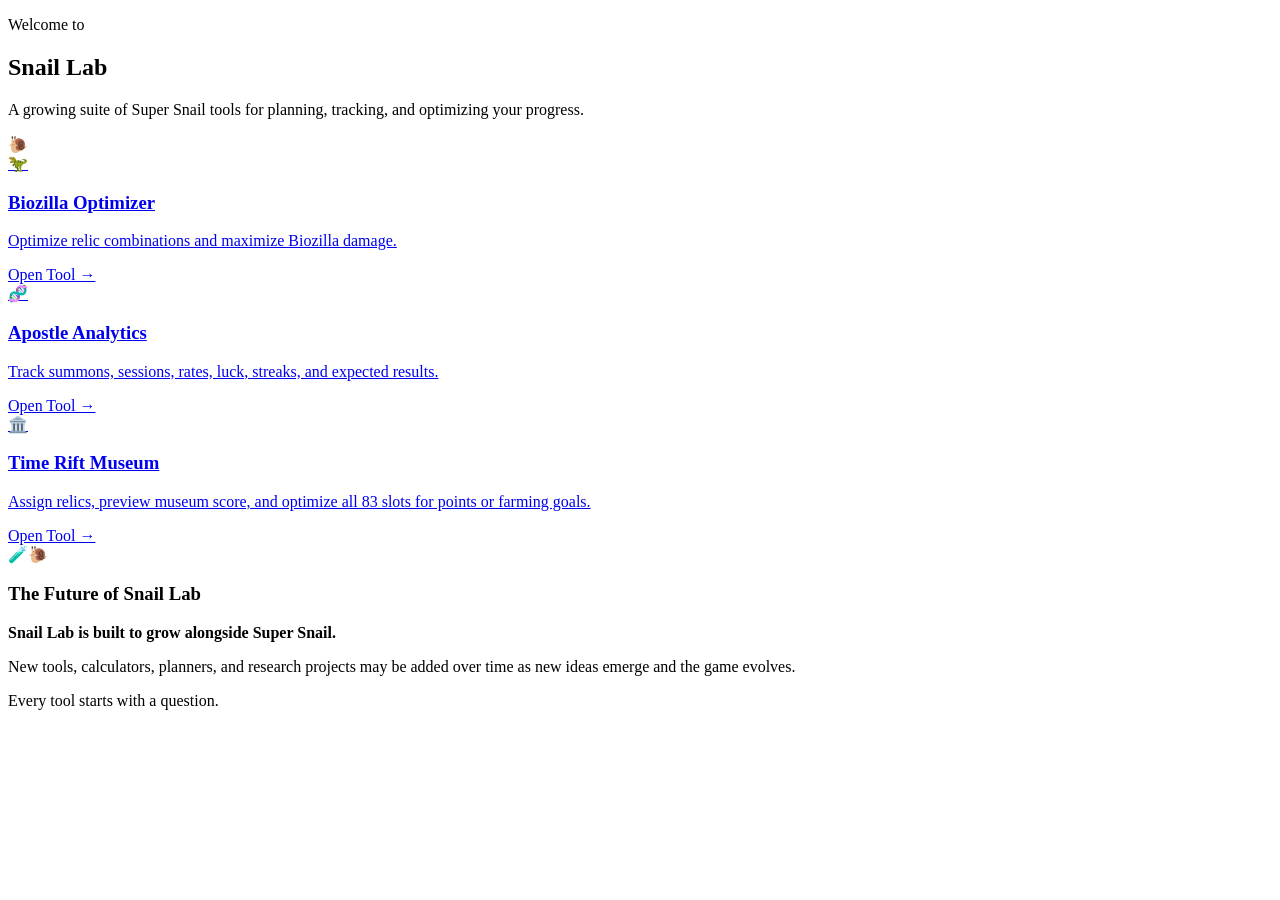
==== commit f374303e: "Revert "Add files via upload" This reverts commit cabb0641bfafed3949bc607165fd2d2fc06ae97d." ====
--- a/index.html
+++ b/index.html
@@ -3,206 +3,57 @@
 <head>
   <meta charset="UTF-8" />
   <meta name="viewport" content="width=device-width, initial-scale=1.0" />
-  <title>Time Rift Museum | Snail Lab</title>
-  <link rel="stylesheet" href="/snail-lab/styles.css?v=5" />
-  <link rel="stylesheet" href="time-rift-museum.css?v=5" />
+  <title>Snail Lab</title>
+  <link rel="stylesheet" href="/snail-lab/styles.css?v=4" />
 </head>
 <body>
   <div class="app-shell">
     <div id="shared-sidebar"></div>
-
-    <main class="tool-main time-rift-main">
-      <section class="rift-app-shell">
-        <header class="rift-hero">
-          <div class="rift-title">
-            <p>Super Snail</p>
-            <h1>Time Rift Museum</h1>
-            <span>Build your museum manually or optimize all 83 slots for points, INTEL, Dragon Orbs, Cells, B-tads, medals, or travel speed.</span>
-          </div>
-
-          <nav class="rift-tabs" role="tablist" aria-label="Time Rift Museum tabs">
-            <button class="rift-tab active" type="button" data-tab="setup" role="tab" aria-selected="true">Museum Setup</button>
-            <button class="rift-tab" type="button" data-tab="optimizer" role="tab" aria-selected="false">Optimizer</button>
-          </nav>
-
-          <div class="rift-ornament" aria-hidden="true">
-            <span class="ornament-post"></span>
-            <span class="snail-statue"><span></span></span>
-            <span class="ornament-post"></span>
-            <button id="reset-museum" class="reset-token" type="button" title="Reset museum">?</button>
-          </div>
-        </header>
-
-        <section id="panel-setup" class="tab-panel active" role="tabpanel">
-          <section class="rift-top-grid">
-            <article class="rift-card overview-card">
-              <div class="rift-card-title"><span class="title-icon museum-icon"></span><h2>Museum Overview</h2></div>
-              <div class="overview-stats">
-                <div>
-                  <span>Total Museum Points</span>
-                  <strong id="total-points">0</strong>
-                </div>
-                <div>
-                  <span>Museum Rank</span>
-                  <strong id="current-rating" class="rank-badge">—</strong>
-                </div>
-                <div>
-                  <span id="next-rank-label">Next Rank</span>
-                  <strong id="next-threshold">120 (C)</strong>
-                  <div class="rank-progress"><span id="rank-progress-bar"></span></div>
-                  <small>Need <b id="points-needed">120</b> more</small>
-                </div>
-              </div>
-            </article>
-
-            <article class="rift-card sync-card">
-              <h2>Relic data sync</h2>
-              <p>Refreshes the Time Rift Museum relic database from the maintained online data source.</p>
-              <div class="sync-actions">
-                <button id="refresh-relics" class="rift-primary" type="button">Sync Relic Data</button>
-                <label><input id="auto-sync-relics" type="checkbox" checked /> Auto-sync when app opens</label>
-              </div>
-              <p id="sync-status" class="sync-status">Loading Time Rift Museum relics…</p>
-            </article>
-          </section>
-
-          <section class="museum-workspace">
-            <aside class="museum-sidebar">
-              <article class="side-card">
-                <h2>Pedestal Groups</h2>
-                <div id="group-nav" class="group-nav"></div>
-              </article>
-
-              <article class="side-card">
-                <h2>View</h2>
-                <div class="view-switch" role="group" aria-label="Museum view mode">
-                  <button class="view-button active" data-view-mode="group" type="button"><span class="view-grid-icon"></span>By Group</button>
-                  <button class="view-button" data-view-mode="slot" type="button"><span class="view-list-icon"></span>By Slot Number</button>
-                </div>
-              </article>
-
-              <article class="side-card snapshot-card">
-                <h2>Weekly snapshots</h2>
-                <input id="snapshot-name" type="text" placeholder="Week 1, Species War, etc." />
-                <button id="save-snapshot" class="rift-light" type="button">Save snapshot</button>
-              </article>
-            </aside>
-
-            <section class="museum-main-panel">
-              <div id="museum-stage" class="museum-stage" aria-live="polite"></div>
-            </section>
-          </section>
-
-          <section class="rift-bottom-grid">
-            <article class="rift-card tool-section">
-              <h2>Best Available by Empty Slot</h2>
-              <div id="recommendations" class="recommendation-grid"></div>
-            </article>
-            <article class="rift-card tool-section">
-              <h2>Museum Buff Progress</h2>
-              <div id="buff-list" class="buff-list"></div>
-            </article>
-          </section>
-        </section>
-
-        <section id="panel-optimizer" class="tab-panel" role="tabpanel" hidden>
-          <section class="optimizer-layout">
-            <article class="rift-card optimizer-card">
-              <div class="optimizer-main-copy">
-                <h2>Optimization Goals</h2>
-                <p>Select one or more goals. Museum Points can be maximized, or used as a minimum target while the optimizer favors your selected rewards.</p>
-                <div id="optimizer-insights" class="optimizer-insights" aria-live="polite"></div>
-              </div>
-
-              <div class="optimizer-controls">
-                <fieldset class="goal-fieldset">
-                  <legend>Goals</legend>
-                  <label class="goal-check"><input type="checkbox" name="optimizer-goal" value="points" checked /> Museum Points</label>
-                  <label class="goal-check"><input type="checkbox" name="optimizer-goal" value="dragon-orbs" /> Dragon Orbs</label>
-                  <label class="goal-check"><input type="checkbox" name="optimizer-goal" value="intel" /> INTEL</label>
-                  <label class="goal-check"><input type="checkbox" name="optimizer-goal" value="cells" /> Cells</label>
-                  <label class="goal-check"><input type="checkbox" name="optimizer-goal" value="speed" /> Travel Speed</label>
-                  <label class="goal-check"><input type="checkbox" name="optimizer-goal" value="btads" /> B-tads</label>
-                </fieldset>
-
-                <label for="optimizer-point-target">Museum Points target</label>
-                <input id="optimizer-point-target" type="number" min="0" step="10" placeholder="Optional, ex. 950" />
-                <small class="optimizer-hint">Leave blank to maximize points. Enter a number to treat points as a minimum goal.</small>
-
-                <label for="optimizer-priority">Priority</label>
-                <select id="optimizer-priority">
-                  <option value="balanced">Balanced</option>
-                  <option value="hard">Hard-focus selected rewards</option>
-                </select>
-
-                <button id="apply-optimized" class="rift-primary" type="button">Apply Optimized Setup</button>
-              </div>
-            </article>
-
-            <section class="optimizer-summary-grid">
-              <article class="rift-card summary-card"><span>Optimized Points</span><strong id="optimized-points">0</strong></article>
-              <article class="rift-card summary-card"><span>Optimized Rating</span><strong id="optimized-rating">—</strong></article>
-              <article class="rift-card summary-card"><span>Goal Matches</span><strong id="optimized-matches">—</strong></article>
-            </section>
-
-            <article class="rift-card tool-section">
-              <h2>Recommended Optimized Setup</h2>
-              <div id="optimized-list" class="optimized-list"></div>
-            </article>
-          </section>
-        </section>
+<main class="main">
+      <section class="hero card">
+        <div>
+          <p class="eyebrow">Welcome to</p>
+          <h2>Snail Lab</h2>
+          <p class="hero-text">A growing suite of Super Snail tools for planning, tracking, and optimizing your progress.</p>
+        </div>
+        <div class="mascot">🐌</div>
       </section>
-
-      <section id="relic-picker" class="picker-backdrop" hidden>
-        <div class="picker-modal" role="dialog" aria-modal="true" aria-labelledby="picker-title">
-          <header class="picker-header">
-            <div>
-              <p id="picker-slot-label">Slot —</p>
-              <h2 id="picker-title">Select Relic</h2>
-            </div>
-            <button id="close-picker" class="picker-close" type="button" aria-label="Close relic picker">×</button>
-          </header>
-
-          <div class="picker-search-row">
-            <input id="relic-search" type="search" placeholder="Search relic name, level, rank, stamp, or reward…" autocomplete="off" />
-            <button id="clear-relic" class="rift-light" type="button">Clear Slot</button>
-          </div>
-
-          <div class="picker-tools">
-            <div class="picker-filter-row" role="group" aria-label="Relic picker filters">
-              <button class="picker-filter active" data-picker-filter="all" type="button">All</button>
-              <button class="picker-filter" data-picker-filter="available" type="button">Available</button>
-              <button class="picker-filter" data-picker-filter="best" type="button">Best Score</button>
-              <button class="picker-filter" data-picker-filter="stamp" type="button">Stamp Match</button>
-            </div>
-
-            <div class="picker-type-row" role="group" aria-label="Filter relic type">
-              <button class="picker-type active" data-picker-type="all" type="button">All Types</button>
-              <button class="picker-type" data-picker-type="FAME" type="button">FAME</button>
-              <button class="picker-type" data-picker-type="ART" type="button">ART</button>
-              <button class="picker-type" data-picker-type="FTH" type="button">FTH</button>
-              <button class="picker-type" data-picker-type="CIV" type="button">CIV</button>
-              <button class="picker-type" data-picker-type="TECH" type="button">TECH</button>
-            </div>
-
-            <label class="picker-sort-label" for="relic-sort">Sort</label>
-            <select id="relic-sort">
-              <option value="score">Best for this pedestal</option>
-              <option value="name">Relic name</option>
-              <option value="level">Level</option>
-              <option value="stamp">Stamp bonus first</option>
-            </select>
-          </div>
-
-          <p id="picker-result-count" class="picker-result-count">0 relics</p>
-          <p class="picker-helper">Relics are grouped by name. Pick the exact level you own: Awaken, 6, 5, 4, or 3.</p>
-          <div id="relic-results" class="relic-results"></div>
-        </div>
+      <section class="tool-grid">
+        <a class="tool-card card" href="/snail-lab/tools/biozilla/">
+          <div class="tool-icon">🦖</div>
+          <h3>Biozilla Optimizer</h3>
+          <p>Optimize relic combinations and maximize Biozilla damage.</p>
+          <span class="open-link">Open Tool →</span>
+        </a>
+        <a class="tool-card card" href="/snail-lab/tools/apostle-analytics/">
+          <div class="tool-icon">🧬</div>
+          <h3>Apostle Analytics</h3>
+          <p>Track summons, sessions, rates, luck, streaks, and expected results.</p>
+          <span class="open-link">Open Tool →</span>
+        </a>
+        <a class="tool-card card" href="/snail-lab/tools/time-rift-museum/">
+          <div class="tool-icon">🏛️</div>
+          <h3>Time Rift Museum</h3>
+          <p>Assign relics, preview museum score, and optimize all 83 slots for points or farming goals.</p>
+          <span class="open-link">Open Tool →</span>
+        </a>
+ <div class="tool-card card future-card">
+    <div class="tool-icon">🧪🐌</div>
+    <h3>The Future of Snail Lab</h3>
+    <p class="future-main">
+        <strong>Snail Lab is built to grow alongside Super Snail.</strong>
+    </p>
+    <p class="future-text">
+        New tools, calculators, planners, and research projects may be
+        added over time as new ideas emerge and the game evolves.
+    </p>
+    <p class="future-footer">
+        Every tool starts with a question.
+    </p>
+</div>
       </section>
     </main>
   </div>
-
-  <script src="/snail-lab/app.js?v=5"></script>
-  <script src="time-rift-museum.js?v=5"></script>
+  <script src="/snail-lab/app.js?v=4"></script>
 </body>
 </html>
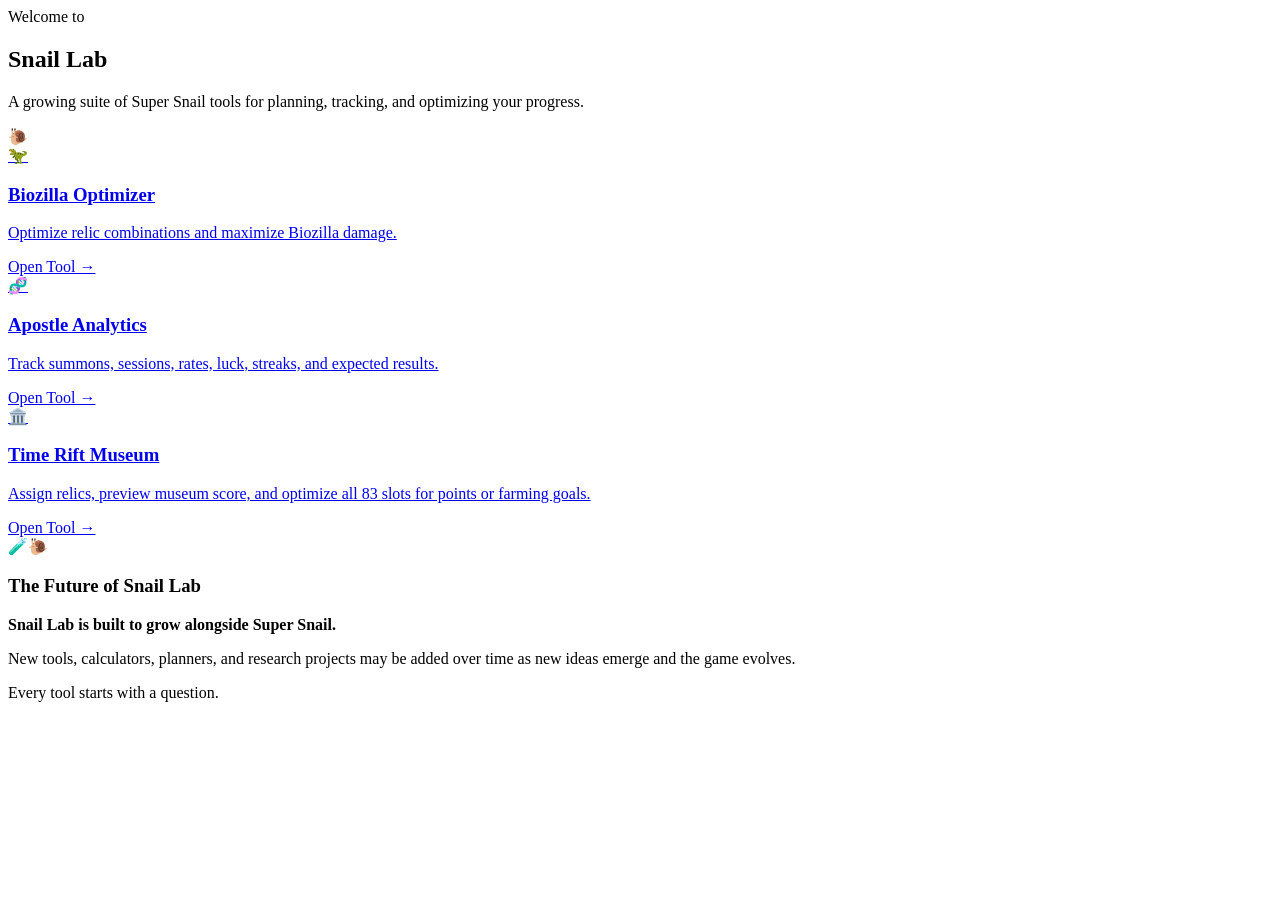
==== commit f4f0eb3f: "Update index.html" ====
--- a/index.html
+++ b/index.html
@@ -1,11 +1,9 @@
-<!DOCTYPE html>
-<html lang="en">
 <head>
   <meta charset="UTF-8" />
   <meta name="viewport" content="width=device-width, initial-scale=1.0" />
   <title>Snail Lab</title>
   <link rel="stylesheet" href="/snail-lab/styles.css?v=4" />
-</head>
+  </head>
 <body>
   <div class="app-shell">
     <div id="shared-sidebar"></div>
@@ -17,7 +15,7 @@
           <p class="hero-text">A growing suite of Super Snail tools for planning, tracking, and optimizing your progress.</p>
         </div>
         <div class="mascot">🐌</div>
-      </section>
+              </section>
       <section class="tool-grid">
         <a class="tool-card card" href="/snail-lab/tools/biozilla/">
           <div class="tool-icon">🦖</div>
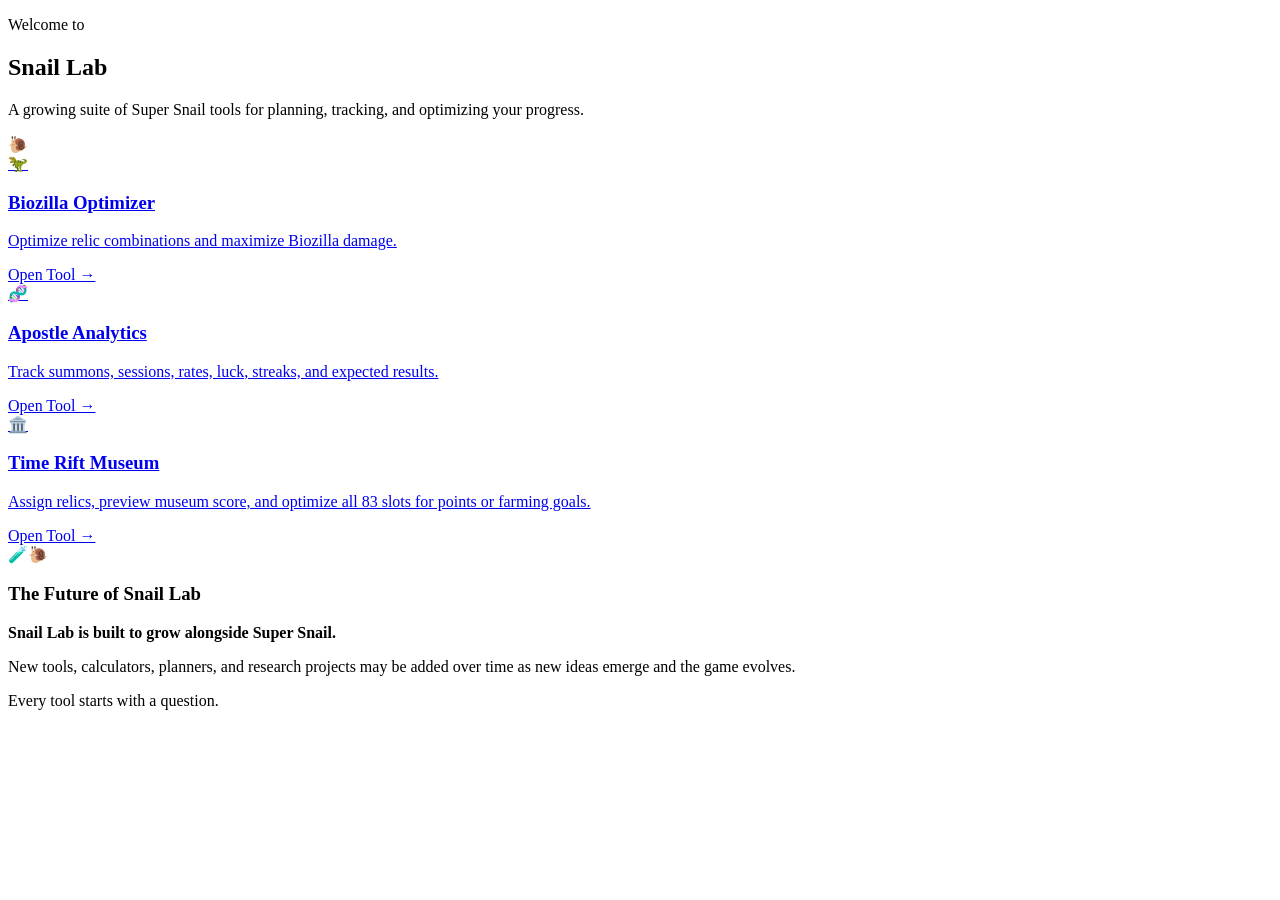
==== commit f2956414: "Add files via upload" ====
--- a/index.html
+++ b/index.html
@@ -1,57 +1,66 @@
-<head>
-  <meta charset="UTF-8" />
-  <meta name="viewport" content="width=device-width, initial-scale=1.0" />
-  <title>Snail Lab</title>
-  <link rel="stylesheet" href="/snail-lab/styles.css?v=4" />
+<!doctype html>
+<html lang="en">
+  <head>
+    <meta charset="UTF-8" />
+    <meta name="viewport" content="width=device-width, initial-scale=1.0" />
+    <title>Snail Lab</title>
+    <link rel="stylesheet" href="/snail-lab/styles.css" />
   </head>
-<body>
-  <div class="app-shell">
-    <div id="shared-sidebar"></div>
-<main class="main">
-      <section class="hero card">
-        <div>
-          <p class="eyebrow">Welcome to</p>
-          <h2>Snail Lab</h2>
-          <p class="hero-text">A growing suite of Super Snail tools for planning, tracking, and optimizing your progress.</p>
-        </div>
-        <div class="mascot">🐌</div>
-              </section>
-      <section class="tool-grid">
-        <a class="tool-card card" href="/snail-lab/tools/biozilla/">
-          <div class="tool-icon">🦖</div>
-          <h3>Biozilla Optimizer</h3>
-          <p>Optimize relic combinations and maximize Biozilla damage.</p>
-          <span class="open-link">Open Tool →</span>
-        </a>
-        <a class="tool-card card" href="/snail-lab/tools/apostle-analytics/">
-          <div class="tool-icon">🧬</div>
-          <h3>Apostle Analytics</h3>
-          <p>Track summons, sessions, rates, luck, streaks, and expected results.</p>
-          <span class="open-link">Open Tool →</span>
-        </a>
-        <a class="tool-card card" href="/snail-lab/tools/time-rift-museum/">
-          <div class="tool-icon">🏛️</div>
-          <h3>Time Rift Museum</h3>
-          <p>Assign relics, preview museum score, and optimize all 83 slots for points or farming goals.</p>
-          <span class="open-link">Open Tool →</span>
-        </a>
- <div class="tool-card card future-card">
-    <div class="tool-icon">🧪🐌</div>
-    <h3>The Future of Snail Lab</h3>
-    <p class="future-main">
-        <strong>Snail Lab is built to grow alongside Super Snail.</strong>
-    </p>
-    <p class="future-text">
-        New tools, calculators, planners, and research projects may be
-        added over time as new ideas emerge and the game evolves.
-    </p>
-    <p class="future-footer">
-        Every tool starts with a question.
-    </p>
-</div>
-      </section>
-    </main>
-  </div>
-  <script src="/snail-lab/app.js?v=4"></script>
-</body>
+  <body>
+    <div class="app-shell">
+      <div id="shared-sidebar"></div>
+      <main class="main">
+        <section class="hero card">
+          <div>
+            <p class="eyebrow">Welcome to</p>
+            <h2>Snail Lab</h2>
+            <p class="hero-text">
+              A growing suite of Super Snail tools for planning, tracking, and
+              optimizing your progress.
+            </p>
+          </div>
+          <div class="mascot">🐌</div>
+        </section>
+        <section class="tool-grid">
+          <a class="tool-card card" href="/snail-lab/tools/biozilla/">
+            <div class="tool-icon">🦖</div>
+            <h3>Biozilla Optimizer</h3>
+            <p>Optimize relic combinations and maximize Biozilla damage.</p>
+            <span class="open-link">Open Tool →</span>
+          </a>
+          <a class="tool-card card" href="/snail-lab/tools/apostle-analytics/">
+            <div class="tool-icon">🧬</div>
+            <h3>Apostle Analytics</h3>
+            <p>
+              Track summons, sessions, rates, luck, streaks, and expected
+              results.
+            </p>
+            <span class="open-link">Open Tool →</span>
+          </a>
+          <a class="tool-card card" href="/snail-lab/tools/time-rift-museum/">
+            <div class="tool-icon">🏛️</div>
+            <h3>Time Rift Museum</h3>
+            <p>
+              Assign relics, preview museum score, and optimize all 83 slots for
+              points or farming goals.
+            </p>
+            <span class="open-link">Open Tool →</span>
+          </a>
+          <div class="tool-card card future-card">
+            <div class="tool-icon">🧪🐌</div>
+            <h3>The Future of Snail Lab</h3>
+            <p class="future-main">
+              <strong>Snail Lab is built to grow alongside Super Snail.</strong>
+            </p>
+            <p class="future-text">
+              New tools, calculators, planners, and research projects may be
+              added over time as new ideas emerge and the game evolves.
+            </p>
+            <p class="future-footer">Every tool starts with a question.</p>
+          </div>
+        </section>
+      </main>
+    </div>
+    <script src="/snail-lab/app.js"></script>
+  </body>
 </html>
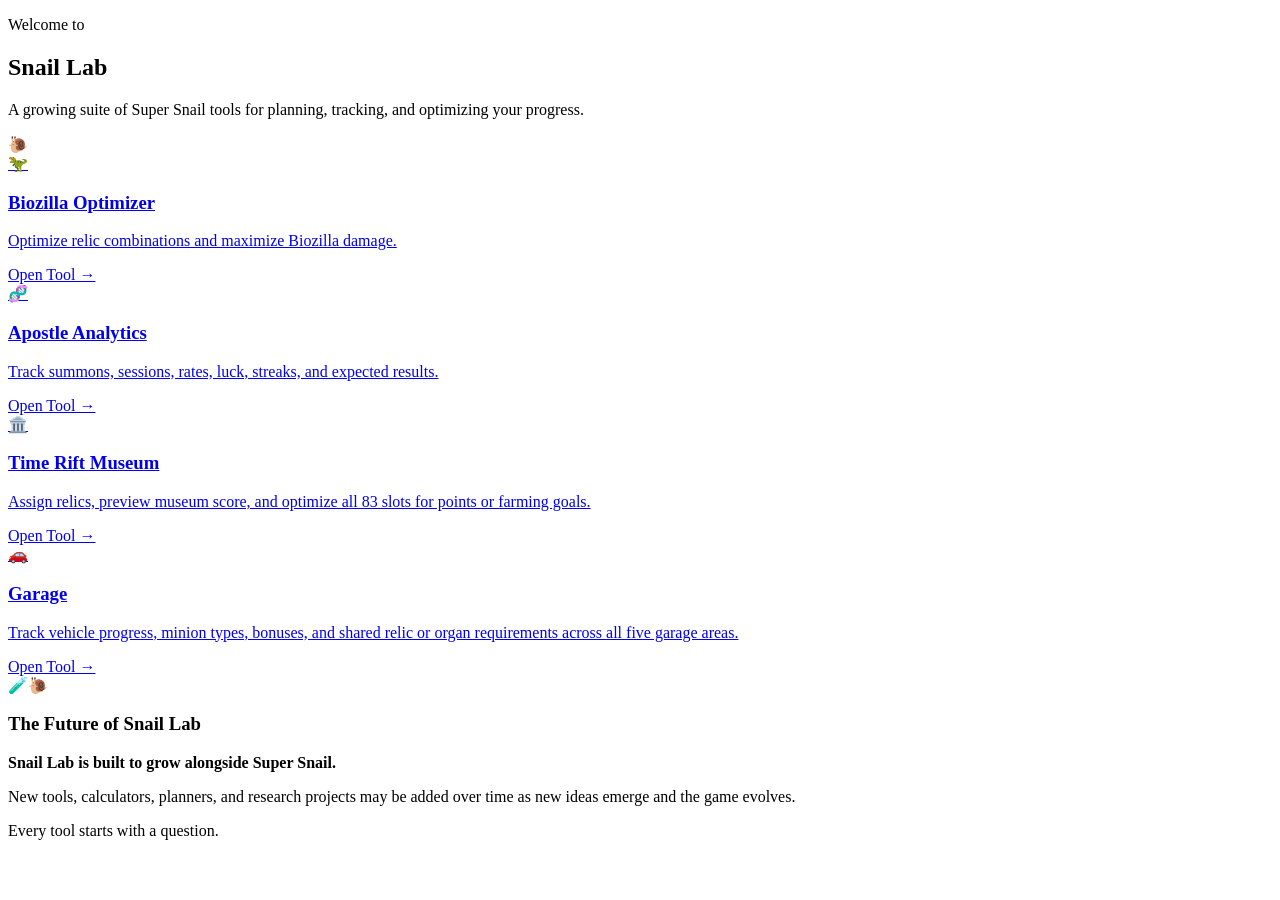
==== commit 141d3ea6: "Add files via upload" ====
--- a/index.html
+++ b/index.html
@@ -21,6 +21,7 @@
           </div>
           <div class="mascot">🐌</div>
         </section>
+
         <section class="tool-grid">
           <a class="tool-card card" href="/snail-lab/tools/biozilla/">
             <div class="tool-icon">🦖</div>
@@ -28,6 +29,7 @@
             <p>Optimize relic combinations and maximize Biozilla damage.</p>
             <span class="open-link">Open Tool →</span>
           </a>
+
           <a class="tool-card card" href="/snail-lab/tools/apostle-analytics/">
             <div class="tool-icon">🧬</div>
             <h3>Apostle Analytics</h3>
@@ -37,6 +39,7 @@
             </p>
             <span class="open-link">Open Tool →</span>
           </a>
+
           <a class="tool-card card" href="/snail-lab/tools/time-rift-museum/">
             <div class="tool-icon">🏛️</div>
             <h3>Time Rift Museum</h3>
@@ -46,6 +49,17 @@
             </p>
             <span class="open-link">Open Tool →</span>
           </a>
+
+          <a class="tool-card card" href="/snail-lab/tools/garage/">
+            <div class="tool-icon">🚗</div>
+            <h3>Garage</h3>
+            <p>
+              Track vehicle progress, minion types, bonuses, and shared relic or
+              organ requirements across all five garage areas.
+            </p>
+            <span class="open-link">Open Tool →</span>
+          </a>
+
           <div class="tool-card card future-card">
             <div class="tool-icon">🧪🐌</div>
             <h3>The Future of Snail Lab</h3>
@@ -61,6 +75,7 @@
         </section>
       </main>
     </div>
+
     <script src="/snail-lab/app.js"></script>
   </body>
 </html>
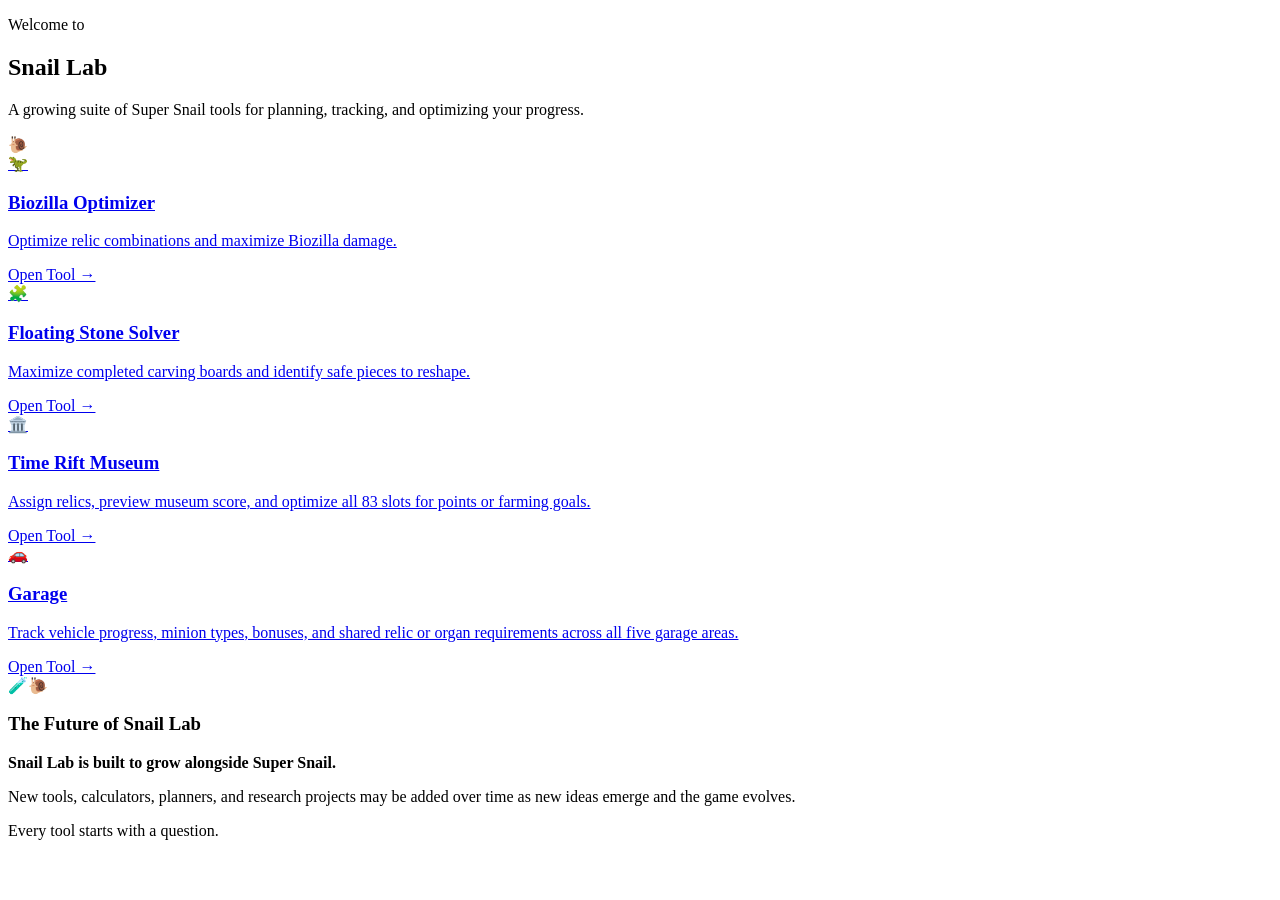
==== commit 620eab46: "Add files via upload" ====
--- a/index.html
+++ b/index.html
@@ -30,12 +30,12 @@
             <span class="open-link">Open Tool →</span>
           </a>
 
-          <a class="tool-card card" href="/snail-lab/tools/apostle-analytics/">
-            <div class="tool-icon">🧬</div>
-            <h3>Apostle Analytics</h3>
+          <a class="tool-card card" href="/snail-lab/tools/floating-stone/">
+            <div class="tool-icon">🧩</div>
+            <h3>Floating Stone Solver</h3>
             <p>
-              Track summons, sessions, rates, luck, streaks, and expected
-              results.
+              Maximize completed carving boards and identify safe pieces to
+              reshape.
             </p>
             <span class="open-link">Open Tool →</span>
           </a>
